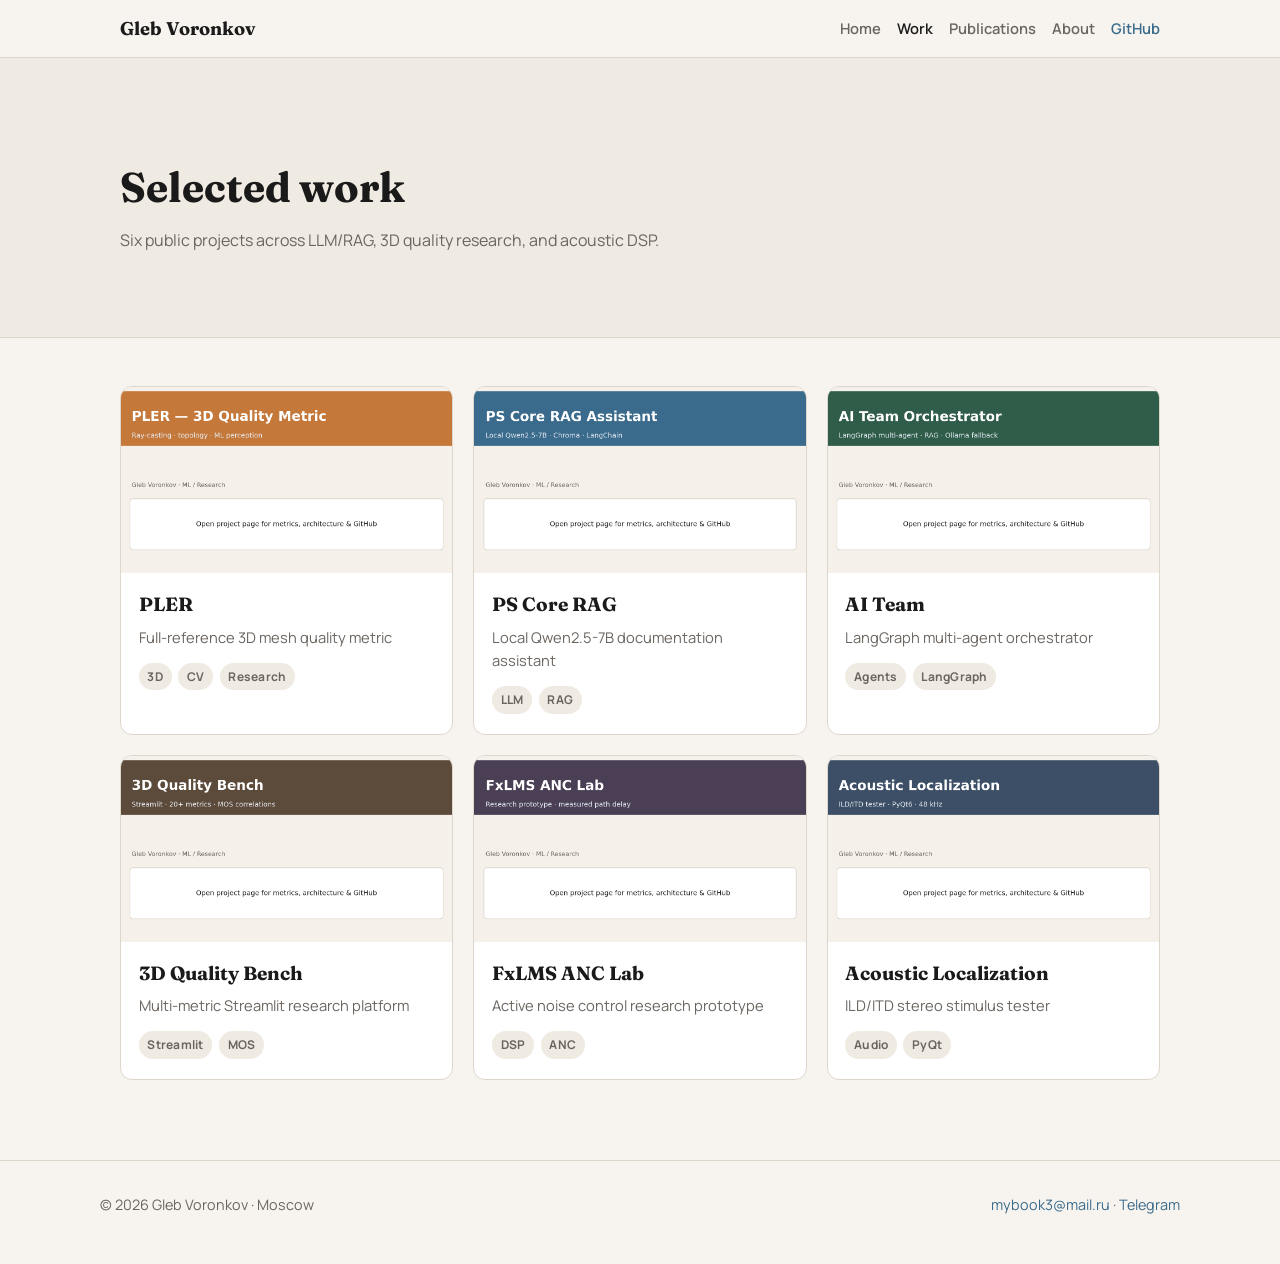
==== projects/index.html @ b441e250 "Rebuild portfolio as multipage site with project pages, assets, and shared nav. Co-authored-by: Curs" ====
<!DOCTYPE html>
<html lang="en">
<head>
  <meta charset="UTF-8" />
  <meta name="viewport" content="width=device-width, initial-scale=1" />
  <title>Projects — Gleb Voronkov</title>
  <meta name="description" content="Gleb Voronkov — ML Engineer. LLM/RAG, 3D computer vision, acoustic DSP." />
  <link rel="preconnect" href="https://fonts.googleapis.com" />
  <link rel="preconnect" href="https://fonts.gstatic.com" crossorigin />
  <link href="https://fonts.googleapis.com/css2?family=Fraunces:opsz,wght@9..144,600;9..144,700&family=Manrope:wght@400;500;600;700&display=swap" rel="stylesheet" />
  <link rel="stylesheet" href="../styles.css" />
</head>
<body>
<header class="site-header">
  <nav class="nav">
    <a class="nav-brand" href="../index.html">Gleb Voronkov</a>
    <div class="nav-links">
      <a href="../index.html" data-nav="home">Home</a>
      <a href="../projects/index.html" data-nav="work">Work</a>
      <a href="../publications.html" data-nav="pubs">Publications</a>
      <a href="../about.html" data-nav="about">About</a>
      <a class="ext" href="https://github.com/GlebVoronkov03" target="_blank" rel="noopener">GitHub</a>
    </div>
  </nav>
</header>

<section class="page-hero"><div class="wrap">
  <h1>Selected work</h1>
  <p class="tagline">Six public projects across LLM/RAG, 3D quality research, and acoustic DSP.</p>
</div></section>
<main class="wrap">
  <div class="grid">
    <a class="card" href="pler.html"><img src="../assets/screenshots/pler-hero.png" alt="PLER" /><div class="card-body"><h3>PLER</h3><p>Full-reference 3D mesh quality metric</p><div class="tags"><span class="tag">3D</span><span class="tag">CV</span><span class="tag">Research</span></div></div></a>
    <a class="card" href="rag.html"><img src="../assets/screenshots/rag-hero.png" alt="RAG" /><div class="card-body"><h3>PS Core RAG</h3><p>Local Qwen2.5-7B documentation assistant</p><div class="tags"><span class="tag">LLM</span><span class="tag">RAG</span></div></div></a>
    <a class="card" href="ai-team.html"><img src="../assets/screenshots/ai-team-hero.png" alt="AI Team" /><div class="card-body"><h3>AI Team</h3><p>LangGraph multi-agent orchestrator</p><div class="tags"><span class="tag">Agents</span><span class="tag">LangGraph</span></div></div></a>
    <a class="card" href="bench.html"><img src="../assets/screenshots/bench-hero.png" alt="Bench" /><div class="card-body"><h3>3D Quality Bench</h3><p>Multi-metric Streamlit research platform</p><div class="tags"><span class="tag">Streamlit</span><span class="tag">MOS</span></div></div></a>
    <a class="card" href="anc.html"><img src="../assets/screenshots/anc-hero.png" alt="ANC" /><div class="card-body"><h3>FxLMS ANC Lab</h3><p>Active noise control research prototype</p><div class="tags"><span class="tag">DSP</span><span class="tag">ANC</span></div></div></a>
    <a class="card" href="acoustic.html"><img src="../assets/screenshots/acoustic-hero.png" alt="Acoustic" /><div class="card-body"><h3>Acoustic Localization</h3><p>ILD/ITD stereo stimulus tester</p><div class="tags"><span class="tag">Audio</span><span class="tag">PyQt</span></div></div></a>
  </div>
</main>
<footer class="site-footer"><div class="wrap">
  <div>© 2026 Gleb Voronkov · Moscow</div>
  <div><a href="mailto:mybook3@mail.ru">mybook3@mail.ru</a> · <a href="https://t.me/Gleb_Voronkov">Telegram</a></div>
</div></footer>
<script src="../nav.js"></script>
</body></html>
---- styles.css ----
:root {
  --ink: #1a1a1a;
  --paper: #f7f4ef;
  --paper2: #efeae2;
  --steel: #3a6b8c;
  --steel-dark: #2c5470;
  --accent: #c4783a;
  --muted: #6b6560;
  --line: #ddd6cb;
  --white: #ffffff;
  --shadow: 0 12px 40px rgba(26, 26, 26, 0.08);
}
* { box-sizing: border-box; }
html { scroll-behavior: smooth; }
body {
  margin: 0;
  font-family: Manrope, system-ui, sans-serif;
  color: var(--ink);
  background: var(--paper);
  line-height: 1.6;
}
img { max-width: 100%; height: auto; display: block; }
a { color: var(--steel); text-decoration: none; }
a:hover { color: var(--steel-dark); }

.site-header {
  position: sticky; top: 0; z-index: 40;
  backdrop-filter: blur(10px);
  background: rgba(247, 244, 239, 0.92);
  border-bottom: 1px solid var(--line);
}
.nav {
  max-width: 1080px; margin: 0 auto;
  padding: 0.85rem 1.25rem;
  display: flex; align-items: center; justify-content: space-between; gap: 1rem;
}
.nav-brand {
  font-family: Fraunces, Georgia, serif;
  font-weight: 700; font-size: 1.15rem; color: var(--ink);
}
.nav-links { display: flex; flex-wrap: wrap; gap: 1rem; align-items: center; }
.nav-links a { color: var(--muted); font-weight: 600; font-size: 0.92rem; }
.nav-links a:hover, .nav-links a.active { color: var(--ink); }
.nav-links .ext { color: var(--steel); }

.hero {
  position: relative;
  min-height: 88vh;
  display: flex; align-items: flex-end;
  background:
    linear-gradient(180deg, rgba(26,26,26,0.15) 0%, rgba(26,26,26,0.72) 100%),
    url("assets/screenshots/pler-comparison.png") center/cover no-repeat;
  color: white;
}
.hero-inner {
  max-width: 1080px; width: 100%; margin: 0 auto;
  padding: 4rem 1.25rem 5rem;
  animation: fadeUp 0.8s ease both;
}
.hero .brand {
  font-family: Fraunces, Georgia, serif;
  font-size: clamp(2.8rem, 7vw, 4.4rem);
  font-weight: 700; margin: 0 0 0.6rem; letter-spacing: -0.02em;
  line-height: 1.05;
}
.hero h1 {
  font-family: Fraunces, Georgia, serif;
  font-weight: 600;
  font-size: clamp(1.2rem, 2.6vw, 1.65rem);
  margin: 0 0 0.75rem; max-width: 22ch; line-height: 1.25;
}
.hero .lead { color: rgba(255,255,255,0.85); max-width: 40ch; margin: 0 0 1.6rem; }
.cta { display: flex; flex-wrap: wrap; gap: 0.75rem; }
.btn {
  display: inline-block; padding: 0.75rem 1.2rem; border-radius: 6px;
  font-weight: 700; border: 1px solid transparent;
}
.btn-primary { background: var(--accent); color: white; }
.btn-primary:hover { background: #b06830; color: white; }
.btn-ghost { background: transparent; border-color: rgba(255,255,255,0.45); color: white; }
.btn-ghost:hover { background: rgba(255,255,255,0.1); color: white; }

.wrap { max-width: 1080px; margin: 0 auto; padding: 3rem 1.25rem; }
.section-title {
  font-family: Fraunces, Georgia, serif;
  font-size: 1.8rem; margin: 0 0 0.4rem;
}
.section-sub { color: var(--muted); margin: 0 0 1.75rem; max-width: 50ch; }

.metrics {
  display: grid; grid-template-columns: repeat(3, 1fr); gap: 1rem;
  margin: 2rem 0 0;
}
.metric {
  background: var(--white); border: 1px solid var(--line);
  padding: 1.1rem 1.2rem; border-radius: 10px;
}
.metric strong {
  display: block; font-family: Fraunces, Georgia, serif;
  font-size: 1.35rem; margin-bottom: 0.2rem;
}
.metric span { color: var(--muted); font-size: 0.9rem; }

.grid {
  display: grid; grid-template-columns: repeat(auto-fill, minmax(280px, 1fr));
  gap: 1.25rem;
}
.card {
  background: var(--white); border: 1px solid var(--line);
  border-radius: 12px; overflow: hidden;
  box-shadow: none; transition: transform 0.25s ease, box-shadow 0.25s ease;
}
.card:hover { transform: translateY(-4px); box-shadow: var(--shadow); }
.card img { width: 100%; aspect-ratio: 16/9; object-fit: cover; background: var(--paper2); }
.card-body { padding: 1rem 1.1rem 1.25rem; }
.card-body h3 {
  font-family: Fraunces, Georgia, serif; font-size: 1.2rem;
  margin: 0 0 0.35rem; color: var(--ink);
}
.card-body p { margin: 0; color: var(--muted); font-size: 0.92rem; }
.tags { display: flex; flex-wrap: wrap; gap: 0.4rem; margin-top: 0.85rem; }
.tag {
  font-size: 0.75rem; font-weight: 700; letter-spacing: 0.02em;
  padding: 0.25rem 0.55rem; border-radius: 999px;
  background: var(--paper2); color: var(--muted);
}

.page-hero {
  background: var(--paper2); border-bottom: 1px solid var(--line);
  padding: 3rem 0 2.2rem;
}
.page-hero h1 {
  font-family: Fraunces, Georgia, serif;
  font-size: clamp(1.8rem, 4vw, 2.6rem); margin: 0 0 0.5rem;
}
.page-hero .tagline { color: var(--muted); margin: 0; max-width: 55ch; }

.gallery {
  display: grid; gap: 1rem; margin: 1.5rem 0 2rem;
}
.gallery img {
  width: 100%; border-radius: 10px; border: 1px solid var(--line);
  background: var(--white);
}
.prose { max-width: 68ch; }
.prose h2 {
  font-family: Fraunces, Georgia, serif; font-size: 1.35rem;
  margin: 1.8rem 0 0.6rem;
}
.prose p, .prose li { color: #333; }
.link-row { display: flex; flex-wrap: wrap; gap: 0.6rem; margin: 1.25rem 0 0.5rem; }
.chip-link {
  display: inline-block; padding: 0.55rem 0.9rem; border-radius: 6px;
  background: var(--ink); color: white; font-weight: 700; font-size: 0.9rem;
}
.chip-link:hover { background: var(--steel-dark); color: white; }
.chip-link.secondary { background: var(--white); color: var(--ink); border: 1px solid var(--line); }
.chip-link.secondary:hover { border-color: var(--steel); color: var(--steel); }
.note {
  margin-top: 1.5rem; padding: 0.9rem 1rem; border-left: 3px solid var(--accent);
  background: var(--paper2); color: var(--muted); font-size: 0.92rem;
}

.timeline { list-style: none; padding: 0; margin: 0; }
.timeline li {
  padding: 1rem 0 1rem 1.1rem; border-left: 2px solid var(--line);
  position: relative; margin-left: 0.4rem;
}
.timeline li::before {
  content: ""; position: absolute; left: -5px; top: 1.35rem;
  width: 8px; height: 8px; border-radius: 50%; background: var(--accent);
}
.timeline strong { display: block; font-family: Fraunces, Georgia, serif; }
.timeline span { color: var(--muted); font-size: 0.9rem; }

.pub-list { list-style: none; padding: 0; margin: 0; }
.pub-list li {
  padding: 1.1rem 0; border-bottom: 1px solid var(--line);
}
.pub-list a { font-weight: 700; color: var(--ink); }
.pub-list a:hover { color: var(--steel); }

.site-footer {
  border-top: 1px solid var(--line); margin-top: 2rem;
  padding: 2rem 1.25rem 3rem; color: var(--muted); font-size: 0.9rem;
}
.site-footer .wrap { padding: 0; display: flex; justify-content: space-between; gap: 1rem; flex-wrap: wrap; }

@keyframes fadeUp {
  from { opacity: 0; transform: translateY(16px); }
  to { opacity: 1; transform: translateY(0); }
}
.reveal { animation: fadeUp 0.7s ease both; }
@media (max-width: 720px) {
  .metrics { grid-template-columns: 1fr; }
  .hero { min-height: 78vh; align-items: flex-end; }
}
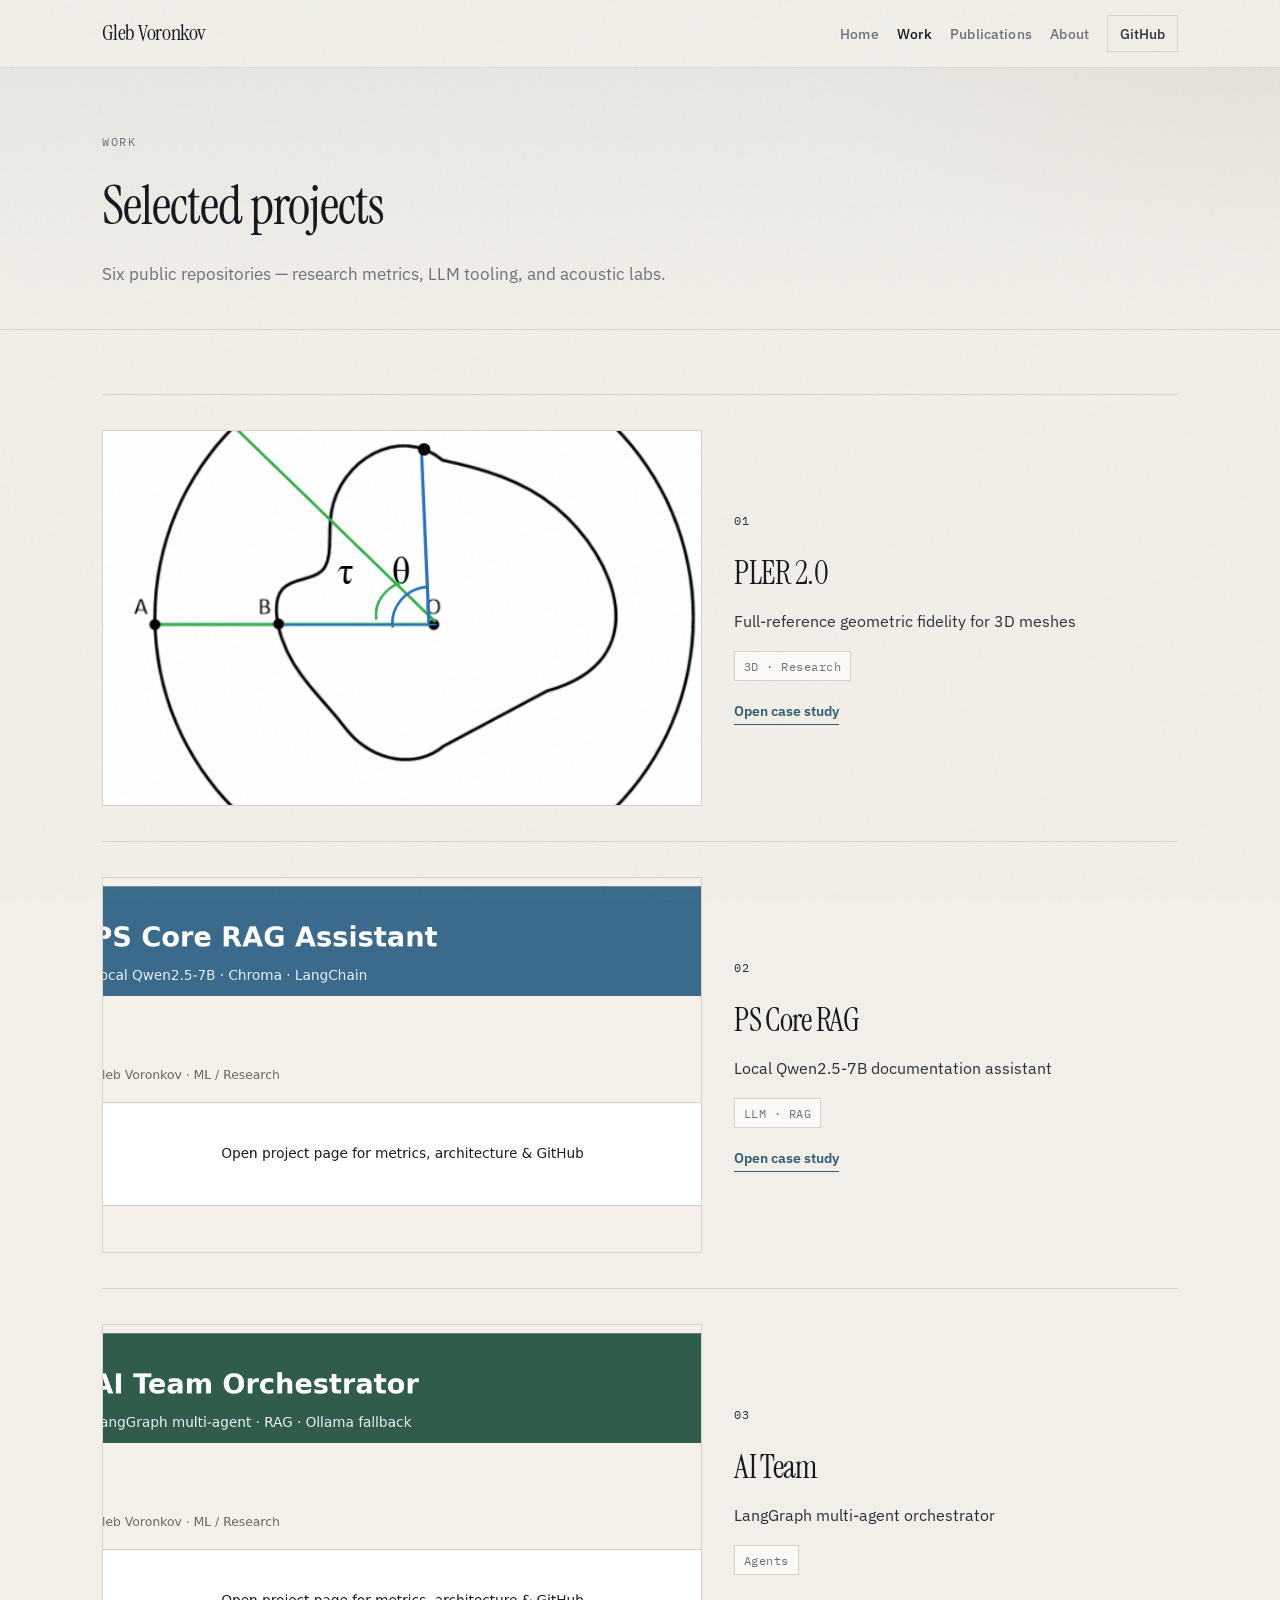
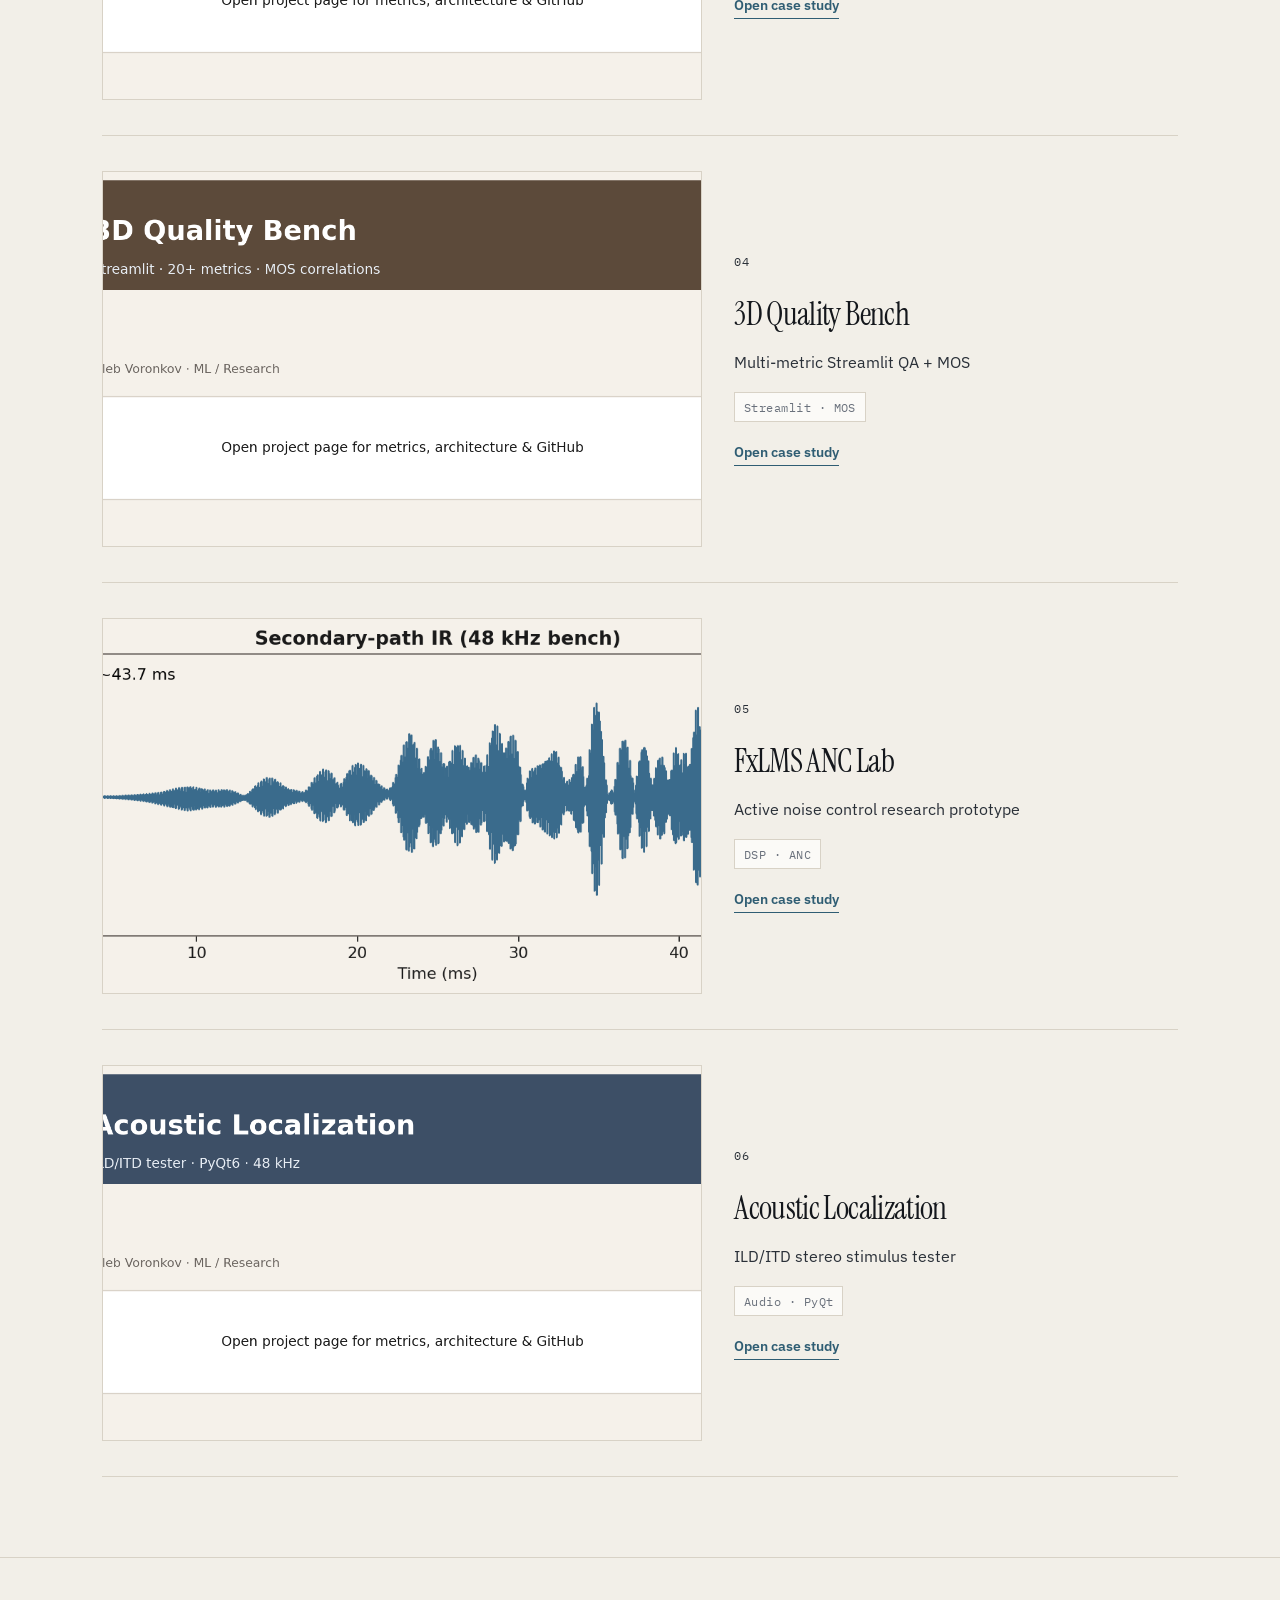
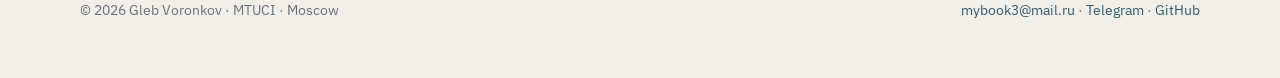
==== commit e4a06a6e: "Redesign portfolio: research layout, paper PDFs, richer project/pub copy. Co-authored-by: Cursor <cu" ====
--- a/projects/index.html
+++ b/projects/index.html
@@ -3,11 +3,14 @@
 <head>
   <meta charset="UTF-8" />
   <meta name="viewport" content="width=device-width, initial-scale=1" />
-  <title>Projects — Gleb Voronkov</title>
-  <meta name="description" content="Gleb Voronkov — ML Engineer. LLM/RAG, 3D computer vision, acoustic DSP." />
+  <title>Work — Gleb Voronkov</title>
+  <meta name="description" content="Selected ML, 3D vision, and acoustic DSP projects." />
+  <meta property="og:title" content="Work — Gleb Voronkov" />
+  <meta property="og:description" content="Selected ML, 3D vision, and acoustic DSP projects." />
+  <meta property="og:image" content="https://glebvoronkov03.github.io/gleb-web-portfolio/assets/screenshots/hero-plane.jpg" />
   <link rel="preconnect" href="https://fonts.googleapis.com" />
   <link rel="preconnect" href="https://fonts.gstatic.com" crossorigin />
-  <link href="https://fonts.googleapis.com/css2?family=Fraunces:opsz,wght@9..144,600;9..144,700&family=Manrope:wght@400;500;600;700&display=swap" rel="stylesheet" />
+  <link href="https://fonts.googleapis.com/css2?family=IBM+Plex+Mono:wght@400;500&family=IBM+Plex+Sans:wght@400;500;600;700&family=Instrument+Serif:ital@0;1&display=swap" rel="stylesheet" />
   <link rel="stylesheet" href="../styles.css" />
 </head>
 <body>
@@ -25,22 +28,76 @@
 </header>
 
 <section class="page-hero"><div class="wrap">
-  <h1>Selected work</h1>
-  <p class="tagline">Six public projects across LLM/RAG, 3D quality research, and acoustic DSP.</p>
+  <p class="section-kicker">Work</p>
+  <h1>Selected projects</h1>
+  <p class="tagline">Six public repositories — research metrics, LLM tooling, and acoustic labs.</p>
 </div></section>
 <main class="wrap">
-  <div class="grid">
-    <a class="card" href="pler.html"><img src="../assets/screenshots/pler-hero.png" alt="PLER" /><div class="card-body"><h3>PLER</h3><p>Full-reference 3D mesh quality metric</p><div class="tags"><span class="tag">3D</span><span class="tag">CV</span><span class="tag">Research</span></div></div></a>
-    <a class="card" href="rag.html"><img src="../assets/screenshots/rag-hero.png" alt="RAG" /><div class="card-body"><h3>PS Core RAG</h3><p>Local Qwen2.5-7B documentation assistant</p><div class="tags"><span class="tag">LLM</span><span class="tag">RAG</span></div></div></a>
-    <a class="card" href="ai-team.html"><img src="../assets/screenshots/ai-team-hero.png" alt="AI Team" /><div class="card-body"><h3>AI Team</h3><p>LangGraph multi-agent orchestrator</p><div class="tags"><span class="tag">Agents</span><span class="tag">LangGraph</span></div></div></a>
-    <a class="card" href="bench.html"><img src="../assets/screenshots/bench-hero.png" alt="Bench" /><div class="card-body"><h3>3D Quality Bench</h3><p>Multi-metric Streamlit research platform</p><div class="tags"><span class="tag">Streamlit</span><span class="tag">MOS</span></div></div></a>
-    <a class="card" href="anc.html"><img src="../assets/screenshots/anc-hero.png" alt="ANC" /><div class="card-body"><h3>FxLMS ANC Lab</h3><p>Active noise control research prototype</p><div class="tags"><span class="tag">DSP</span><span class="tag">ANC</span></div></div></a>
-    <a class="card" href="acoustic.html"><img src="../assets/screenshots/acoustic-hero.png" alt="Acoustic" /><div class="card-body"><h3>Acoustic Localization</h3><p>ILD/ITD stereo stimulus tester</p><div class="tags"><span class="tag">Audio</span><span class="tag">PyQt</span></div></div></a>
-  </div>
+
+  <article class="case">
+    <div class="case-media"><a href="pler.html"><img src="../assets/screenshots/pler-method.png" alt="PLER 2.0" /></a></div>
+    <div>
+      <p class="case-num">01</p>
+      <h3><a href="pler.html">PLER 2.0</a></h3>
+      <p>Full-reference geometric fidelity for 3D meshes</p>
+      <div class="case-meta"><span class="pill">3D · Research</span></div>
+      <div class="case-links"><a class="text-link" href="pler.html">Open case study</a></div>
+    </div>
+  </article>
+  <article class="case">
+    <div class="case-media"><a href="rag.html"><img src="../assets/screenshots/rag-hero.png" alt="PS Core RAG" /></a></div>
+    <div>
+      <p class="case-num">02</p>
+      <h3><a href="rag.html">PS Core RAG</a></h3>
+      <p>Local Qwen2.5-7B documentation assistant</p>
+      <div class="case-meta"><span class="pill">LLM · RAG</span></div>
+      <div class="case-links"><a class="text-link" href="rag.html">Open case study</a></div>
+    </div>
+  </article>
+  <article class="case">
+    <div class="case-media"><a href="ai-team.html"><img src="../assets/screenshots/ai-team-hero.png" alt="AI Team" /></a></div>
+    <div>
+      <p class="case-num">03</p>
+      <h3><a href="ai-team.html">AI Team</a></h3>
+      <p>LangGraph multi-agent orchestrator</p>
+      <div class="case-meta"><span class="pill">Agents</span></div>
+      <div class="case-links"><a class="text-link" href="ai-team.html">Open case study</a></div>
+    </div>
+  </article>
+  <article class="case">
+    <div class="case-media"><a href="bench.html"><img src="../assets/screenshots/bench-hero.png" alt="3D Quality Bench" /></a></div>
+    <div>
+      <p class="case-num">04</p>
+      <h3><a href="bench.html">3D Quality Bench</a></h3>
+      <p>Multi-metric Streamlit QA + MOS</p>
+      <div class="case-meta"><span class="pill">Streamlit · MOS</span></div>
+      <div class="case-links"><a class="text-link" href="bench.html">Open case study</a></div>
+    </div>
+  </article>
+  <article class="case">
+    <div class="case-media"><a href="anc.html"><img src="../assets/screenshots/anc-ir.png" alt="FxLMS ANC Lab" /></a></div>
+    <div>
+      <p class="case-num">05</p>
+      <h3><a href="anc.html">FxLMS ANC Lab</a></h3>
+      <p>Active noise control research prototype</p>
+      <div class="case-meta"><span class="pill">DSP · ANC</span></div>
+      <div class="case-links"><a class="text-link" href="anc.html">Open case study</a></div>
+    </div>
+  </article>
+  <article class="case">
+    <div class="case-media"><a href="acoustic.html"><img src="../assets/screenshots/acoustic-hero.png" alt="Acoustic Localization" /></a></div>
+    <div>
+      <p class="case-num">06</p>
+      <h3><a href="acoustic.html">Acoustic Localization</a></h3>
+      <p>ILD/ITD stereo stimulus tester</p>
+      <div class="case-meta"><span class="pill">Audio · PyQt</span></div>
+      <div class="case-links"><a class="text-link" href="acoustic.html">Open case study</a></div>
+    </div>
+  </article>
 </main>
 <footer class="site-footer"><div class="wrap">
-  <div>© 2026 Gleb Voronkov · Moscow</div>
-  <div><a href="mailto:mybook3@mail.ru">mybook3@mail.ru</a> · <a href="https://t.me/Gleb_Voronkov">Telegram</a></div>
+  <div>© 2026 Gleb Voronkov · MTUCI · Moscow</div>
+  <div><a href="mailto:mybook3@mail.ru">mybook3@mail.ru</a> · <a href="https://t.me/Gleb_Voronkov">Telegram</a> · <a href="https://github.com/GlebVoronkov03">GitHub</a></div>
 </div></footer>
 <script src="../nav.js"></script>
 </body></html>
--- a/styles.css
+++ b/styles.css
@@ -1,197 +1,309 @@
 :root {
-  --ink: #1a1a1a;
-  --paper: #f7f4ef;
-  --paper2: #efeae2;
-  --steel: #3a6b8c;
-  --steel-dark: #2c5470;
-  --accent: #c4783a;
-  --muted: #6b6560;
-  --line: #ddd6cb;
+  --ink: #14171c;
+  --ink-soft: #2a3038;
+  --muted: #6a717c;
+  --bone: #f2efe8;
+  --bone-deep: #e7e1d6;
+  --panel: #fbfaf7;
+  --line: #d8d2c6;
+  --steel: #2f5d73;
+  --steel-bright: #3d7a96;
+  --ember: #b85a2f;
   --white: #ffffff;
-  --shadow: 0 12px 40px rgba(26, 26, 26, 0.08);
-}
-* { box-sizing: border-box; }
+  --shadow: 0 18px 50px rgba(20, 23, 28, 0.08);
+  --radius: 2px;
+  --max: 1120px;
+  --font-display: "Instrument Serif", Georgia, serif;
+  --font-body: "IBM Plex Sans", "Segoe UI", sans-serif;
+  --font-mono: "IBM Plex Mono", ui-monospace, monospace;
+}
+*, *::before, *::after { box-sizing: border-box; }
 html { scroll-behavior: smooth; }
 body {
   margin: 0;
-  font-family: Manrope, system-ui, sans-serif;
   color: var(--ink);
-  background: var(--paper);
-  line-height: 1.6;
+  background:
+    radial-gradient(1200px 600px at 10% -10%, rgba(47,93,115,0.08), transparent 60%),
+    radial-gradient(900px 500px at 100% 0%, rgba(184,90,47,0.06), transparent 55%),
+    var(--bone);
+  font-family: var(--font-body);
+  font-size: 1.02rem;
+  line-height: 1.65;
+  -webkit-font-smoothing: antialiased;
+}
+body::before {
+  content: "";
+  position: fixed; inset: 0; pointer-events: none; z-index: 1000; opacity: 0.035;
+  background-image: url("data:image/svg+xml,%3Csvg viewBox='0 0 200 200' xmlns='http://www.w3.org/2000/svg'%3E%3Cfilter id='n'%3E%3CfeTurbulence type='fractalNoise' baseFrequency='0.85' numOctaves='4' stitchTiles='stitch'/%3E%3C/filter%3E%3Crect width='100%25' height='100%25' filter='url(%23n)'/%3E%3C/svg%3E");
 }
 img { max-width: 100%; height: auto; display: block; }
 a { color: var(--steel); text-decoration: none; }
-a:hover { color: var(--steel-dark); }
+a:hover { color: var(--steel-bright); }
 
 .site-header {
-  position: sticky; top: 0; z-index: 40;
-  backdrop-filter: blur(10px);
-  background: rgba(247, 244, 239, 0.92);
-  border-bottom: 1px solid var(--line);
+  position: sticky; top: 0; z-index: 50;
+  backdrop-filter: blur(14px);
+  background: rgba(242, 239, 232, 0.86);
+  border-bottom: 1px solid rgba(216, 210, 198, 0.7);
 }
 .nav {
-  max-width: 1080px; margin: 0 auto;
-  padding: 0.85rem 1.25rem;
+  max-width: var(--max); margin: 0 auto;
+  padding: 0.95rem 1.4rem;
   display: flex; align-items: center; justify-content: space-between; gap: 1rem;
 }
 .nav-brand {
-  font-family: Fraunces, Georgia, serif;
-  font-weight: 700; font-size: 1.15rem; color: var(--ink);
-}
-.nav-links { display: flex; flex-wrap: wrap; gap: 1rem; align-items: center; }
-.nav-links a { color: var(--muted); font-weight: 600; font-size: 0.92rem; }
+  font-family: var(--font-display);
+  font-size: 1.35rem; font-weight: 400; color: var(--ink);
+  letter-spacing: -0.02em;
+}
+.nav-links { display: flex; flex-wrap: wrap; gap: 1.15rem; align-items: center; }
+.nav-links a {
+  color: var(--muted); font-weight: 500; font-size: 0.9rem;
+  letter-spacing: 0.01em;
+}
 .nav-links a:hover, .nav-links a.active { color: var(--ink); }
-.nav-links .ext { color: var(--steel); }
+.nav-links .ext {
+  padding: 0.35rem 0.7rem;
+  border: 1px solid var(--line);
+  color: var(--ink-soft);
+}
+.nav-links .ext:hover { border-color: var(--steel); color: var(--steel); }
 
 .hero {
   position: relative;
-  min-height: 88vh;
+  min-height: 92vh;
   display: flex; align-items: flex-end;
+  overflow: hidden;
+  color: #f7f4ef;
+}
+.hero-media {
+  position: absolute; inset: 0;
   background:
-    linear-gradient(180deg, rgba(26,26,26,0.15) 0%, rgba(26,26,26,0.72) 100%),
-    url("assets/screenshots/pler-comparison.png") center/cover no-repeat;
-  color: white;
+    linear-gradient(105deg, rgba(12,14,18,0.88) 18%, rgba(12,14,18,0.55) 55%, rgba(12,14,18,0.35) 100%),
+    url("assets/screenshots/hero-plane.jpg") center/cover no-repeat;
+  transform: scale(1.02);
+  animation: heroIn 1.4s ease both;
 }
 .hero-inner {
-  max-width: 1080px; width: 100%; margin: 0 auto;
-  padding: 4rem 1.25rem 5rem;
-  animation: fadeUp 0.8s ease both;
+  position: relative; z-index: 1;
+  max-width: var(--max); width: 100%; margin: 0 auto;
+  padding: 5rem 1.4rem 4.5rem;
+  animation: fadeUp 0.9s ease 0.15s both;
+}
+.hero .eyebrow {
+  font-family: var(--font-mono);
+  font-size: 0.78rem; letter-spacing: 0.14em; text-transform: uppercase;
+  color: rgba(247,244,239,0.65); margin: 0 0 1.1rem;
 }
 .hero .brand {
-  font-family: Fraunces, Georgia, serif;
-  font-size: clamp(2.8rem, 7vw, 4.4rem);
-  font-weight: 700; margin: 0 0 0.6rem; letter-spacing: -0.02em;
-  line-height: 1.05;
+  font-family: var(--font-display);
+  font-size: clamp(3.4rem, 9vw, 6.2rem);
+  line-height: 0.92; letter-spacing: -0.03em;
+  margin: 0 0 1rem; font-weight: 400;
+  max-width: 10ch;
 }
 .hero h1 {
-  font-family: Fraunces, Georgia, serif;
-  font-weight: 600;
-  font-size: clamp(1.2rem, 2.6vw, 1.65rem);
-  margin: 0 0 0.75rem; max-width: 22ch; line-height: 1.25;
-}
-.hero .lead { color: rgba(255,255,255,0.85); max-width: 40ch; margin: 0 0 1.6rem; }
+  font-family: var(--font-body);
+  font-weight: 400;
+  font-size: clamp(1.15rem, 2.2vw, 1.4rem);
+  margin: 0 0 0.85rem; max-width: 28ch; line-height: 1.35;
+  color: rgba(247,244,239,0.92);
+}
+.hero .lead {
+  color: rgba(247,244,239,0.68);
+  max-width: 42ch; margin: 0 0 1.8rem; font-size: 1.02rem;
+}
 .cta { display: flex; flex-wrap: wrap; gap: 0.75rem; }
 .btn {
-  display: inline-block; padding: 0.75rem 1.2rem; border-radius: 6px;
-  font-weight: 700; border: 1px solid transparent;
-}
-.btn-primary { background: var(--accent); color: white; }
-.btn-primary:hover { background: #b06830; color: white; }
-.btn-ghost { background: transparent; border-color: rgba(255,255,255,0.45); color: white; }
-.btn-ghost:hover { background: rgba(255,255,255,0.1); color: white; }
-
-.wrap { max-width: 1080px; margin: 0 auto; padding: 3rem 1.25rem; }
+  display: inline-flex; align-items: center; gap: 0.4rem;
+  padding: 0.8rem 1.25rem;
+  font-weight: 600; font-size: 0.92rem;
+  border: 1px solid transparent;
+  transition: transform 0.2s ease, background 0.2s ease, border-color 0.2s ease;
+}
+.btn:hover { transform: translateY(-1px); }
+.btn-primary { background: var(--ember); color: #fff; }
+.btn-primary:hover { background: #a34d28; color: #fff; }
+.btn-ghost { background: transparent; border-color: rgba(255,255,255,0.35); color: #fff; }
+.btn-ghost:hover { background: rgba(255,255,255,0.08); color: #fff; }
+
+.wrap { max-width: var(--max); margin: 0 auto; padding: 4rem 1.4rem; }
+.section-head { margin-bottom: 2rem; }
+.section-kicker {
+  font-family: var(--font-mono); font-size: 0.75rem;
+  letter-spacing: 0.12em; text-transform: uppercase; color: var(--muted); margin: 0 0 0.55rem;
+}
 .section-title {
-  font-family: Fraunces, Georgia, serif;
-  font-size: 1.8rem; margin: 0 0 0.4rem;
-}
-.section-sub { color: var(--muted); margin: 0 0 1.75rem; max-width: 50ch; }
-
-.metrics {
-  display: grid; grid-template-columns: repeat(3, 1fr); gap: 1rem;
-  margin: 2rem 0 0;
-}
-.metric {
-  background: var(--white); border: 1px solid var(--line);
-  padding: 1.1rem 1.2rem; border-radius: 10px;
-}
-.metric strong {
-  display: block; font-family: Fraunces, Georgia, serif;
-  font-size: 1.35rem; margin-bottom: 0.2rem;
-}
-.metric span { color: var(--muted); font-size: 0.9rem; }
-
-.grid {
-  display: grid; grid-template-columns: repeat(auto-fill, minmax(280px, 1fr));
-  gap: 1.25rem;
-}
-.card {
-  background: var(--white); border: 1px solid var(--line);
-  border-radius: 12px; overflow: hidden;
-  box-shadow: none; transition: transform 0.25s ease, box-shadow 0.25s ease;
-}
-.card:hover { transform: translateY(-4px); box-shadow: var(--shadow); }
-.card img { width: 100%; aspect-ratio: 16/9; object-fit: cover; background: var(--paper2); }
-.card-body { padding: 1rem 1.1rem 1.25rem; }
-.card-body h3 {
-  font-family: Fraunces, Georgia, serif; font-size: 1.2rem;
-  margin: 0 0 0.35rem; color: var(--ink);
-}
-.card-body p { margin: 0; color: var(--muted); font-size: 0.92rem; }
-.tags { display: flex; flex-wrap: wrap; gap: 0.4rem; margin-top: 0.85rem; }
-.tag {
-  font-size: 0.75rem; font-weight: 700; letter-spacing: 0.02em;
-  padding: 0.25rem 0.55rem; border-radius: 999px;
-  background: var(--paper2); color: var(--muted);
+  font-family: var(--font-display);
+  font-size: clamp(2rem, 4vw, 2.75rem);
+  margin: 0 0 0.5rem; letter-spacing: -0.02em; font-weight: 400;
+}
+.section-sub { color: var(--muted); margin: 0; max-width: 52ch; }
+
+.proof {
+  display: grid; grid-template-columns: repeat(3, 1fr); gap: 0;
+  border-top: 1px solid var(--line); border-bottom: 1px solid var(--line);
+  margin: 0;
+}
+.proof-item {
+  padding: 1.6rem 1.4rem;
+  border-right: 1px solid var(--line);
+}
+.proof-item:last-child { border-right: none; }
+.proof-item strong {
+  display: block; font-family: var(--font-display);
+  font-size: 1.7rem; font-weight: 400; margin-bottom: 0.25rem;
+}
+.proof-item span { color: var(--muted); font-size: 0.9rem; }
+
+.case {
+  display: grid; grid-template-columns: 1.15fr 0.85fr; gap: 2rem;
+  align-items: center;
+  padding: 2.2rem 0;
+  border-bottom: 1px solid var(--line);
+}
+.case:first-of-type { border-top: 1px solid var(--line); }
+.case-media {
+  overflow: hidden; background: var(--bone-deep);
+  border: 1px solid var(--line);
+}
+.case-media img {
+  width: 100%; aspect-ratio: 16/10; object-fit: cover;
+  transition: transform 0.6s ease;
+}
+.case:hover .case-media img { transform: scale(1.03); }
+.case-num {
+  font-family: var(--font-mono); font-size: 0.75rem;
+  letter-spacing: 0.1em; color: var(--muted); margin: 0 0 0.6rem;
+}
+.case h3 {
+  font-family: var(--font-display);
+  font-size: clamp(1.5rem, 3vw, 2rem);
+  margin: 0 0 0.55rem; font-weight: 400; letter-spacing: -0.02em;
+}
+.case h3 a { color: var(--ink); }
+.case h3 a:hover { color: var(--steel); }
+.case p { margin: 0 0 1rem; color: var(--ink-soft); }
+.case-meta {
+  display: flex; flex-wrap: wrap; gap: 0.45rem; margin-bottom: 1.1rem;
+}
+.pill {
+  font-family: var(--font-mono); font-size: 0.72rem;
+  letter-spacing: 0.04em; color: var(--muted);
+  border: 1px solid var(--line); padding: 0.28rem 0.55rem;
+  background: var(--panel);
+}
+.case-links { display: flex; flex-wrap: wrap; gap: 0.7rem; }
+.text-link {
+  font-weight: 600; font-size: 0.9rem;
+  border-bottom: 1px solid currentColor; padding-bottom: 1px;
 }
 
 .page-hero {
-  background: var(--paper2); border-bottom: 1px solid var(--line);
-  padding: 3rem 0 2.2rem;
-}
+  padding: 4rem 0 2.5rem;
+  border-bottom: 1px solid var(--line);
+  background: linear-gradient(180deg, rgba(47,93,115,0.05), transparent);
+}
+.page-hero .wrap { padding-top: 0; padding-bottom: 0; }
 .page-hero h1 {
-  font-family: Fraunces, Georgia, serif;
-  font-size: clamp(1.8rem, 4vw, 2.6rem); margin: 0 0 0.5rem;
-}
-.page-hero .tagline { color: var(--muted); margin: 0; max-width: 55ch; }
+  font-family: var(--font-display);
+  font-size: clamp(2.2rem, 5vw, 3.4rem);
+  margin: 0 0 0.6rem; font-weight: 400; letter-spacing: -0.02em;
+}
+.page-hero .tagline { color: var(--muted); margin: 0; max-width: 58ch; font-size: 1.08rem; }
 
 .gallery {
-  display: grid; gap: 1rem; margin: 1.5rem 0 2rem;
-}
+  display: grid; gap: 1rem; margin: 1.75rem 0 2.25rem;
+}
+.gallery.two { grid-template-columns: 1.2fr 0.8fr; }
 .gallery img {
-  width: 100%; border-radius: 10px; border: 1px solid var(--line);
-  background: var(--white);
-}
-.prose { max-width: 68ch; }
+  width: 100%; border: 1px solid var(--line); background: var(--panel);
+}
+.prose { max-width: 70ch; }
 .prose h2 {
-  font-family: Fraunces, Georgia, serif; font-size: 1.35rem;
-  margin: 1.8rem 0 0.6rem;
-}
-.prose p, .prose li { color: #333; }
-.link-row { display: flex; flex-wrap: wrap; gap: 0.6rem; margin: 1.25rem 0 0.5rem; }
+  font-family: var(--font-display); font-size: 1.55rem;
+  margin: 2rem 0 0.65rem; font-weight: 400;
+}
+.prose p, .prose li { color: var(--ink-soft); }
+.prose blockquote {
+  margin: 1.2rem 0; padding: 1rem 1.2rem;
+  border-left: 3px solid var(--steel);
+  background: var(--panel); color: var(--ink-soft); font-style: italic;
+}
+.link-row { display: flex; flex-wrap: wrap; gap: 0.6rem; margin: 1.4rem 0 0.4rem; }
 .chip-link {
-  display: inline-block; padding: 0.55rem 0.9rem; border-radius: 6px;
-  background: var(--ink); color: white; font-weight: 700; font-size: 0.9rem;
-}
-.chip-link:hover { background: var(--steel-dark); color: white; }
-.chip-link.secondary { background: var(--white); color: var(--ink); border: 1px solid var(--line); }
+  display: inline-block; padding: 0.6rem 0.95rem;
+  background: var(--ink); color: #fff; font-weight: 600; font-size: 0.88rem;
+}
+.chip-link:hover { background: var(--steel); color: #fff; }
+.chip-link.secondary {
+  background: transparent; color: var(--ink); border: 1px solid var(--line);
+}
 .chip-link.secondary:hover { border-color: var(--steel); color: var(--steel); }
 .note {
-  margin-top: 1.5rem; padding: 0.9rem 1rem; border-left: 3px solid var(--accent);
-  background: var(--paper2); color: var(--muted); font-size: 0.92rem;
+  margin-top: 1.6rem; padding: 0.95rem 1.1rem;
+  border-left: 3px solid var(--ember); background: var(--panel);
+  color: var(--muted); font-size: 0.92rem;
+}
+
+.pub {
+  display: grid; grid-template-columns: 7rem 1fr; gap: 1.25rem;
+  padding: 1.6rem 0; border-bottom: 1px solid var(--line);
+}
+.pub-year {
+  font-family: var(--font-mono); font-size: 0.85rem; color: var(--muted); padding-top: 0.25rem;
+}
+.pub-title {
+  font-family: var(--font-display); font-size: 1.25rem;
+  margin: 0 0 0.4rem; font-weight: 400; line-height: 1.3; color: var(--ink);
+}
+.pub-meta { color: var(--muted); font-size: 0.9rem; margin: 0 0 0.65rem; }
+.pub-abs { color: var(--ink-soft); margin: 0 0 0.85rem; max-width: 70ch; font-size: 0.95rem; }
+.pub-actions { display: flex; flex-wrap: wrap; gap: 0.75rem; align-items: center; }
+.venue {
+  font-family: var(--font-mono); font-size: 0.7rem; letter-spacing: 0.06em;
+  text-transform: uppercase; border: 1px solid var(--line);
+  padding: 0.2rem 0.45rem; color: var(--steel);
 }
 
 .timeline { list-style: none; padding: 0; margin: 0; }
 .timeline li {
-  padding: 1rem 0 1rem 1.1rem; border-left: 2px solid var(--line);
-  position: relative; margin-left: 0.4rem;
+  padding: 1.15rem 0 1.15rem 1.25rem; border-left: 1px solid var(--line);
+  position: relative; margin-left: 0.35rem;
 }
 .timeline li::before {
-  content: ""; position: absolute; left: -5px; top: 1.35rem;
-  width: 8px; height: 8px; border-radius: 50%; background: var(--accent);
-}
-.timeline strong { display: block; font-family: Fraunces, Georgia, serif; }
-.timeline span { color: var(--muted); font-size: 0.9rem; }
-
-.pub-list { list-style: none; padding: 0; margin: 0; }
-.pub-list li {
-  padding: 1.1rem 0; border-bottom: 1px solid var(--line);
-}
-.pub-list a { font-weight: 700; color: var(--ink); }
-.pub-list a:hover { color: var(--steel); }
+  content: ""; position: absolute; left: -4px; top: 1.45rem;
+  width: 7px; height: 7px; background: var(--ember);
+}
+.timeline strong {
+  display: block; font-family: var(--font-display);
+  font-size: 1.2rem; font-weight: 400;
+}
+.timeline span { color: var(--muted); font-size: 0.92rem; }
 
 .site-footer {
-  border-top: 1px solid var(--line); margin-top: 2rem;
-  padding: 2rem 1.25rem 3rem; color: var(--muted); font-size: 0.9rem;
-}
-.site-footer .wrap { padding: 0; display: flex; justify-content: space-between; gap: 1rem; flex-wrap: wrap; }
+  border-top: 1px solid var(--line); margin-top: 1rem;
+  padding: 2.5rem 1.4rem 3.5rem; color: var(--muted); font-size: 0.9rem;
+}
+.site-footer .wrap {
+  padding: 0; display: flex; justify-content: space-between; gap: 1rem; flex-wrap: wrap;
+}
 
 @keyframes fadeUp {
-  from { opacity: 0; transform: translateY(16px); }
+  from { opacity: 0; transform: translateY(18px); }
   to { opacity: 1; transform: translateY(0); }
 }
-.reveal { animation: fadeUp 0.7s ease both; }
-@media (max-width: 720px) {
-  .metrics { grid-template-columns: 1fr; }
-  .hero { min-height: 78vh; align-items: flex-end; }
+@keyframes heroIn {
+  from { transform: scale(1.08); opacity: 0.6; }
+  to { transform: scale(1.02); opacity: 1; }
+}
+.reveal { animation: fadeUp 0.75s ease both; }
+
+@media (max-width: 860px) {
+  .proof { grid-template-columns: 1fr; }
+  .proof-item { border-right: none; border-bottom: 1px solid var(--line); }
+  .case { grid-template-columns: 1fr; gap: 1.1rem; }
+  .gallery.two { grid-template-columns: 1fr; }
+  .pub { grid-template-columns: 1fr; gap: 0.35rem; }
+  .hero { min-height: 84vh; }
 }
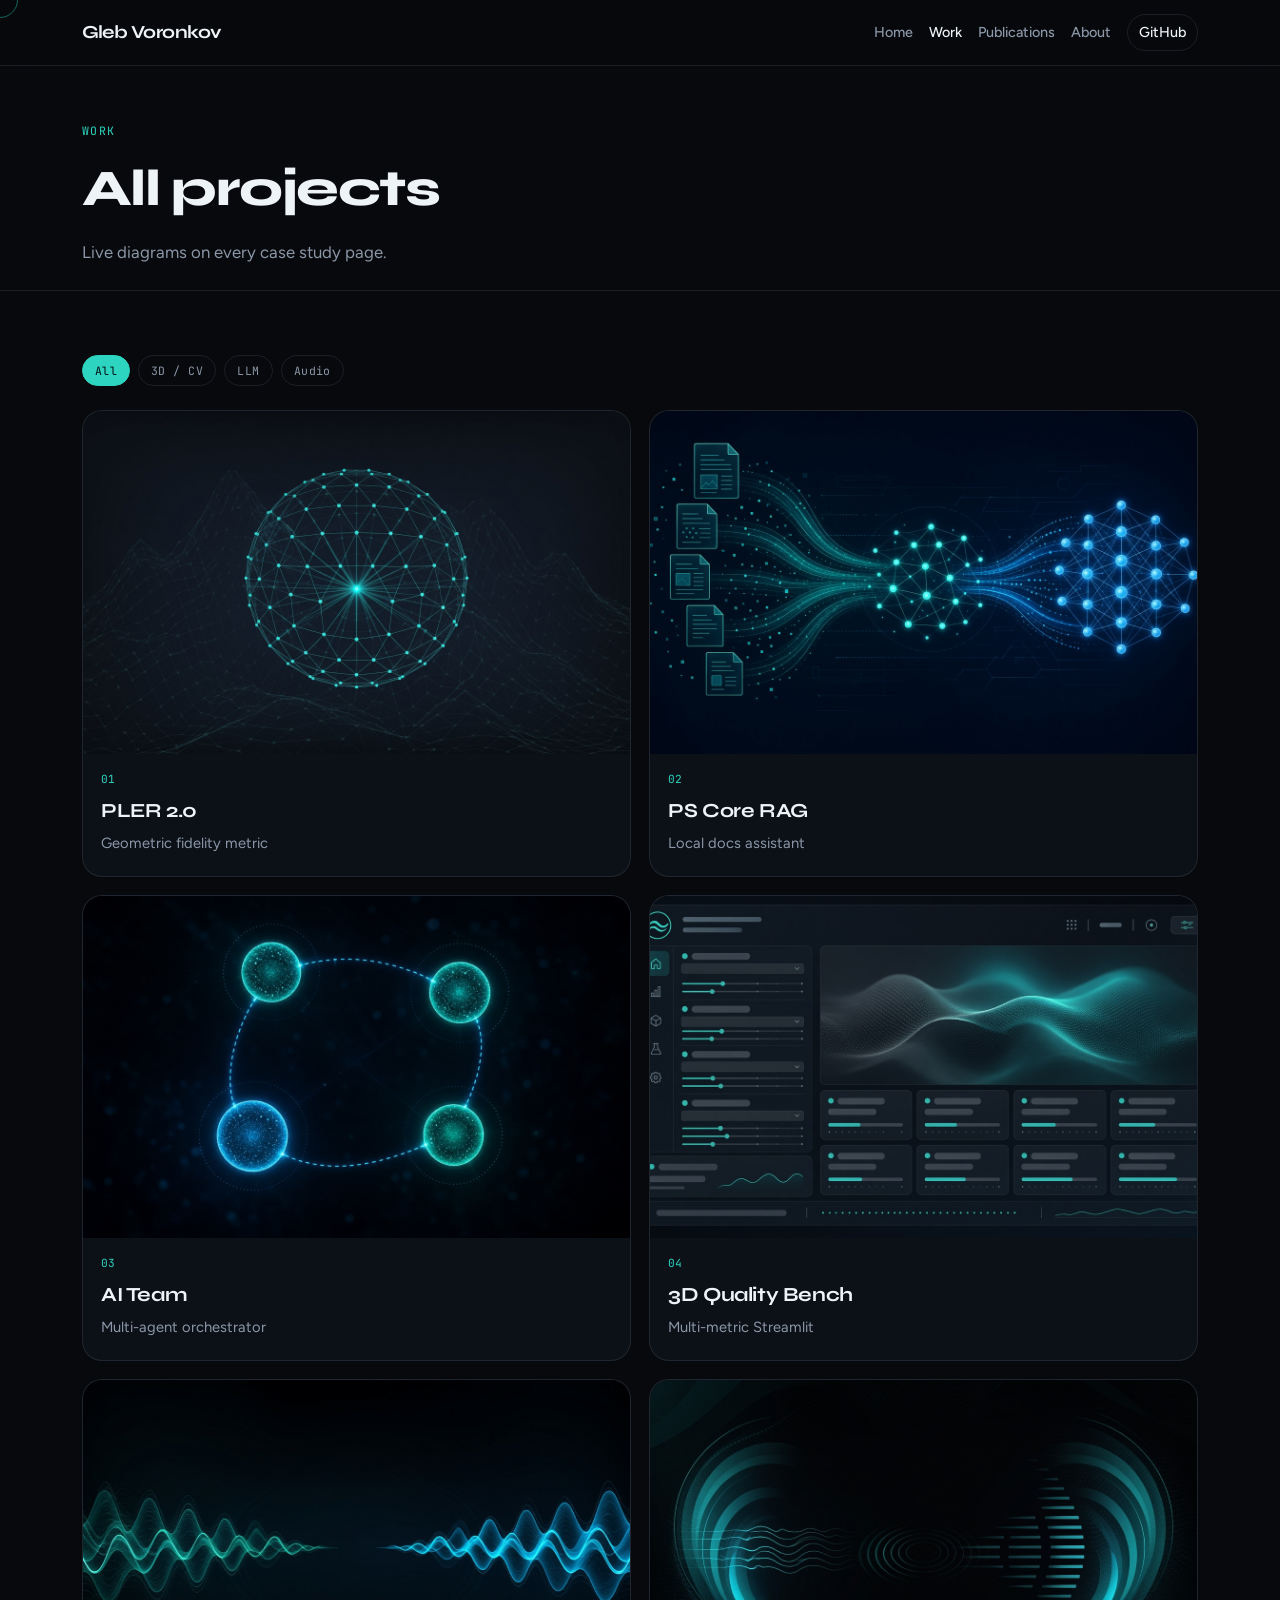
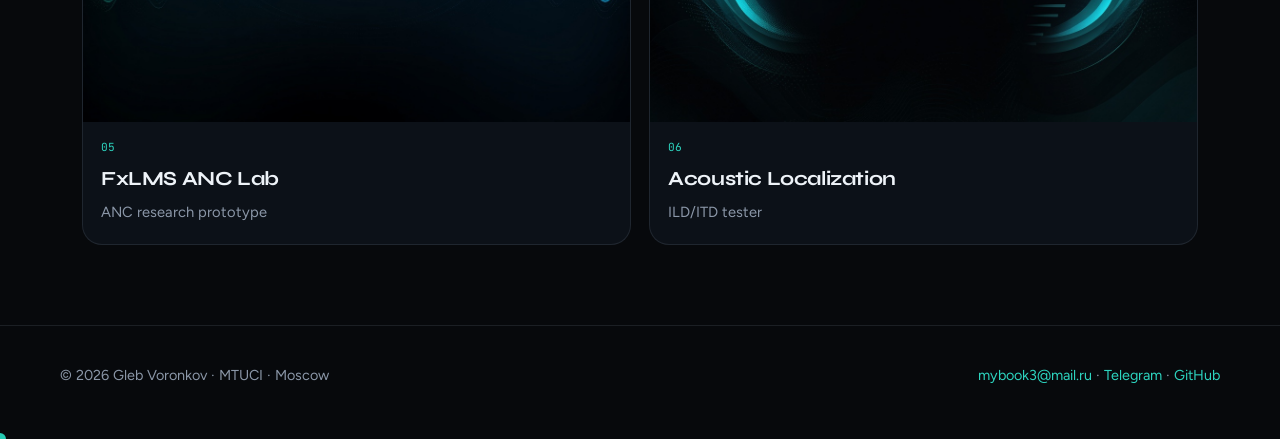
==== commit b690ffae: "Modern interactive redesign: live canvas, SVG diagrams, new covers. Co-authored-by: Cursor <cursorag" ====
--- a/projects/index.html
+++ b/projects/index.html
@@ -4,13 +4,13 @@
   <meta charset="UTF-8" />
   <meta name="viewport" content="width=device-width, initial-scale=1" />
   <title>Work — Gleb Voronkov</title>
-  <meta name="description" content="Selected ML, 3D vision, and acoustic DSP projects." />
+  <meta name="description" content="Projects" />
   <meta property="og:title" content="Work — Gleb Voronkov" />
-  <meta property="og:description" content="Selected ML, 3D vision, and acoustic DSP projects." />
-  <meta property="og:image" content="https://glebvoronkov03.github.io/gleb-web-portfolio/assets/screenshots/hero-plane.jpg" />
+  <meta property="og:description" content="Projects" />
+  <meta property="og:image" content="https://glebvoronkov03.github.io/gleb-web-portfolio/assets/covers/hero-cover.png" />
   <link rel="preconnect" href="https://fonts.googleapis.com" />
   <link rel="preconnect" href="https://fonts.gstatic.com" crossorigin />
-  <link href="https://fonts.googleapis.com/css2?family=IBM+Plex+Mono:wght@400;500&family=IBM+Plex+Sans:wght@400;500;600;700&family=Instrument+Serif:ital@0;1&display=swap" rel="stylesheet" />
+  <link href="https://fonts.googleapis.com/css2?family=Figtree:wght@400;500;600;700&family=JetBrains+Mono:wght@400;500&family=Syne:wght@600;700;800&display=swap" rel="stylesheet" />
   <link rel="stylesheet" href="../styles.css" />
 </head>
 <body>
@@ -29,75 +29,45 @@
 
 <section class="page-hero"><div class="wrap">
   <p class="section-kicker">Work</p>
-  <h1>Selected projects</h1>
-  <p class="tagline">Six public repositories — research metrics, LLM tooling, and acoustic labs.</p>
+  <h1>All projects</h1>
+  <p class="tagline">Live diagrams on every case study page.</p>
 </div></section>
 <main class="wrap">
-
-  <article class="case">
-    <div class="case-media"><a href="pler.html"><img src="../assets/screenshots/pler-method.png" alt="PLER 2.0" /></a></div>
-    <div>
-      <p class="case-num">01</p>
-      <h3><a href="pler.html">PLER 2.0</a></h3>
-      <p>Full-reference geometric fidelity for 3D meshes</p>
-      <div class="case-meta"><span class="pill">3D · Research</span></div>
-      <div class="case-links"><a class="text-link" href="pler.html">Open case study</a></div>
-    </div>
-  </article>
-  <article class="case">
-    <div class="case-media"><a href="rag.html"><img src="../assets/screenshots/rag-hero.png" alt="PS Core RAG" /></a></div>
-    <div>
-      <p class="case-num">02</p>
-      <h3><a href="rag.html">PS Core RAG</a></h3>
-      <p>Local Qwen2.5-7B documentation assistant</p>
-      <div class="case-meta"><span class="pill">LLM · RAG</span></div>
-      <div class="case-links"><a class="text-link" href="rag.html">Open case study</a></div>
-    </div>
-  </article>
-  <article class="case">
-    <div class="case-media"><a href="ai-team.html"><img src="../assets/screenshots/ai-team-hero.png" alt="AI Team" /></a></div>
-    <div>
-      <p class="case-num">03</p>
-      <h3><a href="ai-team.html">AI Team</a></h3>
-      <p>LangGraph multi-agent orchestrator</p>
-      <div class="case-meta"><span class="pill">Agents</span></div>
-      <div class="case-links"><a class="text-link" href="ai-team.html">Open case study</a></div>
-    </div>
-  </article>
-  <article class="case">
-    <div class="case-media"><a href="bench.html"><img src="../assets/screenshots/bench-hero.png" alt="3D Quality Bench" /></a></div>
-    <div>
-      <p class="case-num">04</p>
-      <h3><a href="bench.html">3D Quality Bench</a></h3>
-      <p>Multi-metric Streamlit QA + MOS</p>
-      <div class="case-meta"><span class="pill">Streamlit · MOS</span></div>
-      <div class="case-links"><a class="text-link" href="bench.html">Open case study</a></div>
-    </div>
-  </article>
-  <article class="case">
-    <div class="case-media"><a href="anc.html"><img src="../assets/screenshots/anc-ir.png" alt="FxLMS ANC Lab" /></a></div>
-    <div>
-      <p class="case-num">05</p>
-      <h3><a href="anc.html">FxLMS ANC Lab</a></h3>
-      <p>Active noise control research prototype</p>
-      <div class="case-meta"><span class="pill">DSP · ANC</span></div>
-      <div class="case-links"><a class="text-link" href="anc.html">Open case study</a></div>
-    </div>
-  </article>
-  <article class="case">
-    <div class="case-media"><a href="acoustic.html"><img src="../assets/screenshots/acoustic-hero.png" alt="Acoustic Localization" /></a></div>
-    <div>
-      <p class="case-num">06</p>
-      <h3><a href="acoustic.html">Acoustic Localization</a></h3>
-      <p>ILD/ITD stereo stimulus tester</p>
-      <div class="case-meta"><span class="pill">Audio · PyQt</span></div>
-      <div class="case-links"><a class="text-link" href="acoustic.html">Open case study</a></div>
-    </div>
-  </article>
+  <div class="filters">
+    <button class="filter-btn active" data-filter="all" type="button">All</button>
+    <button class="filter-btn" data-filter="3d" type="button">3D / CV</button>
+    <button class="filter-btn" data-filter="llm" type="button">LLM</button>
+    <button class="filter-btn" data-filter="audio" type="button">Audio</button>
+  </div>
+  <div class="work-grid">
+    <a class="work-card reveal" data-tags="3d" href="pler.html">
+      <img src="../assets/covers/cover-pler.png" alt="PLER 2.0" />
+      <div class="body"><p class="num">01</p><h3>PLER 2.0</h3><p>Geometric fidelity metric</p></div>
+    </a>
+    <a class="work-card reveal" data-tags="llm" href="rag.html">
+      <img src="../assets/covers/cover-rag.png" alt="PS Core RAG" />
+      <div class="body"><p class="num">02</p><h3>PS Core RAG</h3><p>Local docs assistant</p></div>
+    </a>
+    <a class="work-card reveal" data-tags="llm" href="ai-team.html">
+      <img src="../assets/covers/cover-agents.png" alt="AI Team" />
+      <div class="body"><p class="num">03</p><h3>AI Team</h3><p>Multi-agent orchestrator</p></div>
+    </a>
+    <a class="work-card reveal" data-tags="3d" href="bench.html">
+      <img src="../assets/covers/cover-bench.png" alt="3D Quality Bench" />
+      <div class="body"><p class="num">04</p><h3>3D Quality Bench</h3><p>Multi-metric Streamlit</p></div>
+    </a>
+    <a class="work-card reveal" data-tags="audio" href="anc.html">
+      <img src="../assets/covers/cover-anc.png" alt="FxLMS ANC Lab" />
+      <div class="body"><p class="num">05</p><h3>FxLMS ANC Lab</h3><p>ANC research prototype</p></div>
+    </a>
+    <a class="work-card reveal" data-tags="audio" href="acoustic.html">
+      <img src="../assets/covers/cover-acoustic.png" alt="Acoustic Localization" />
+      <div class="body"><p class="num">06</p><h3>Acoustic Localization</h3><p>ILD/ITD tester</p></div>
+    </a></div>
 </main>
 <footer class="site-footer"><div class="wrap">
   <div>© 2026 Gleb Voronkov · MTUCI · Moscow</div>
   <div><a href="mailto:mybook3@mail.ru">mybook3@mail.ru</a> · <a href="https://t.me/Gleb_Voronkov">Telegram</a> · <a href="https://github.com/GlebVoronkov03">GitHub</a></div>
 </div></footer>
-<script src="../nav.js"></script>
+<script src="../app.js"></script>
 </body></html>
--- a/styles.css
+++ b/styles.css
@@ -1,309 +1,307 @@
 :root {
-  --ink: #14171c;
-  --ink-soft: #2a3038;
-  --muted: #6a717c;
-  --bone: #f2efe8;
-  --bone-deep: #e7e1d6;
-  --panel: #fbfaf7;
-  --line: #d8d2c6;
-  --steel: #2f5d73;
-  --steel-bright: #3d7a96;
-  --ember: #b85a2f;
-  --white: #ffffff;
-  --shadow: 0 18px 50px rgba(20, 23, 28, 0.08);
-  --radius: 2px;
-  --max: 1120px;
-  --font-display: "Instrument Serif", Georgia, serif;
-  --font-body: "IBM Plex Sans", "Segoe UI", sans-serif;
-  --font-mono: "IBM Plex Mono", ui-monospace, monospace;
+  --bg: #07090c;
+  --surface: #0c1118;
+  --elev: #121925;
+  --line: rgba(148, 163, 184, 0.14);
+  --text: #eef3f8;
+  --muted: #8b97a8;
+  --teal: #2dd4bf;
+  --sky: #38bdf8;
+  --warn: #fb923c;
+  --max: 1160px;
+  --display: "Syne", system-ui, sans-serif;
+  --body: "Figtree", system-ui, sans-serif;
+  --mono: "JetBrains Mono", ui-monospace, monospace;
 }
 *, *::before, *::after { box-sizing: border-box; }
 html { scroll-behavior: smooth; }
 body {
   margin: 0;
-  color: var(--ink);
+  background: var(--bg);
+  color: var(--text);
+  font-family: var(--body);
+  font-size: 1.05rem;
+  line-height: 1.6;
+  overflow-x: hidden;
+  cursor: none;
+}
+body.is-touch { cursor: auto; }
+a { color: var(--teal); text-decoration: none; }
+a:hover { color: var(--sky); }
+img { max-width: 100%; display: block; height: auto; }
+
+.cursor {
+  position: fixed; width: 12px; height: 12px; border-radius: 50%;
+  background: var(--teal); pointer-events: none; z-index: 9999;
+  mix-blend-mode: difference; transform: translate(-50%, -50%);
+  transition: width .2s, height .2s, background .2s;
+}
+.cursor.big { width: 42px; height: 42px; background: rgba(45,212,191,.35); mix-blend-mode: normal; }
+.cursor-ring {
+  position: fixed; width: 36px; height: 36px; border-radius: 50%;
+  border: 1px solid rgba(45,212,191,.45); pointer-events: none; z-index: 9998;
+  transform: translate(-50%, -50%); transition: width .25s, height .25s, opacity .25s;
+}
+
+.site-header {
+  position: sticky; top: 0; z-index: 40;
+  backdrop-filter: blur(18px);
+  background: rgba(7,9,12,.72);
+  border-bottom: 1px solid var(--line);
+}
+.nav {
+  max-width: var(--max); margin: 0 auto; padding: .9rem 1.35rem;
+  display: flex; align-items: center; justify-content: space-between; gap: 1rem;
+}
+.nav-brand {
+  font-family: var(--display); font-weight: 700; font-size: 1.15rem;
+  letter-spacing: -.03em; color: var(--text);
+}
+.nav-links { display: flex; flex-wrap: wrap; gap: 1rem; align-items: center; }
+.nav-links a { color: var(--muted); font-weight: 500; font-size: .9rem; }
+.nav-links a:hover, .nav-links a.active { color: var(--text); }
+.nav-links .ext {
+  border: 1px solid var(--line); padding: .35rem .7rem; border-radius: 999px; color: var(--text);
+}
+.progress {
+  position: fixed; top: 0; left: 0; height: 2px; width: 0;
+  background: linear-gradient(90deg, var(--teal), var(--sky)); z-index: 60;
+}
+
+.hero {
+  position: relative; min-height: 100vh; display: grid;
+  grid-template-columns: 1.05fr .95fr; align-items: center;
+  max-width: var(--max); margin: 0 auto; padding: 4rem 1.35rem 3rem; gap: 2rem;
+}
+.hero-copy { position: relative; z-index: 2; }
+.eyebrow {
+  font-family: var(--mono); font-size: .72rem; letter-spacing: .16em;
+  text-transform: uppercase; color: var(--teal); margin: 0 0 1rem;
+}
+.brand {
+  font-family: var(--display); font-weight: 800;
+  font-size: clamp(3rem, 8vw, 5.4rem); line-height: .95;
+  letter-spacing: -.04em; margin: 0 0 1rem;
+  background: linear-gradient(120deg, #fff 20%, var(--teal) 70%, var(--sky));
+  -webkit-background-clip: text; background-clip: text; color: transparent;
+}
+.hero h1 {
+  font-family: var(--display); font-weight: 600;
+  font-size: clamp(1.2rem, 2.4vw, 1.65rem); line-height: 1.25;
+  margin: 0 0 .85rem; max-width: 22ch; color: var(--text);
+}
+.lead { color: var(--muted); max-width: 42ch; margin: 0 0 1.6rem; }
+.cta { display: flex; flex-wrap: wrap; gap: .75rem; }
+.btn {
+  display: inline-flex; align-items: center; gap: .45rem;
+  padding: .85rem 1.2rem; border-radius: 999px; font-weight: 650; font-size: .92rem;
+  border: 1px solid transparent; transition: transform .2s, box-shadow .2s, background .2s;
+}
+.btn-primary {
+  background: linear-gradient(120deg, var(--teal), var(--sky)); color: #041016;
+  box-shadow: 0 0 0 0 rgba(45,212,191,.4);
+}
+.btn-primary:hover { transform: translateY(-2px); box-shadow: 0 10px 40px rgba(45,212,191,.25); color: #041016; }
+.btn-ghost { border-color: var(--line); color: var(--text); background: transparent; }
+.btn-ghost:hover { border-color: var(--teal); color: var(--teal); }
+
+.hero-stage {
+  position: relative; aspect-ratio: 1; width: min(100%, 520px); justify-self: end;
+  border-radius: 24px; overflow: hidden;
   background:
-    radial-gradient(1200px 600px at 10% -10%, rgba(47,93,115,0.08), transparent 60%),
-    radial-gradient(900px 500px at 100% 0%, rgba(184,90,47,0.06), transparent 55%),
-    var(--bone);
-  font-family: var(--font-body);
-  font-size: 1.02rem;
-  line-height: 1.65;
-  -webkit-font-smoothing: antialiased;
-}
-body::before {
-  content: "";
-  position: fixed; inset: 0; pointer-events: none; z-index: 1000; opacity: 0.035;
-  background-image: url("data:image/svg+xml,%3Csvg viewBox='0 0 200 200' xmlns='http://www.w3.org/2000/svg'%3E%3Cfilter id='n'%3E%3CfeTurbulence type='fractalNoise' baseFrequency='0.85' numOctaves='4' stitchTiles='stitch'/%3E%3C/filter%3E%3Crect width='100%25' height='100%25' filter='url(%23n)'/%3E%3C/svg%3E");
-}
-img { max-width: 100%; height: auto; display: block; }
-a { color: var(--steel); text-decoration: none; }
-a:hover { color: var(--steel-bright); }
-
-.site-header {
-  position: sticky; top: 0; z-index: 50;
-  backdrop-filter: blur(14px);
-  background: rgba(242, 239, 232, 0.86);
-  border-bottom: 1px solid rgba(216, 210, 198, 0.7);
-}
-.nav {
-  max-width: var(--max); margin: 0 auto;
-  padding: 0.95rem 1.4rem;
-  display: flex; align-items: center; justify-content: space-between; gap: 1rem;
-}
-.nav-brand {
-  font-family: var(--font-display);
-  font-size: 1.35rem; font-weight: 400; color: var(--ink);
-  letter-spacing: -0.02em;
-}
-.nav-links { display: flex; flex-wrap: wrap; gap: 1.15rem; align-items: center; }
-.nav-links a {
-  color: var(--muted); font-weight: 500; font-size: 0.9rem;
-  letter-spacing: 0.01em;
-}
-.nav-links a:hover, .nav-links a.active { color: var(--ink); }
-.nav-links .ext {
-  padding: 0.35rem 0.7rem;
+    radial-gradient(circle at 30% 20%, rgba(45,212,191,.18), transparent 45%),
+    radial-gradient(circle at 80% 70%, rgba(56,189,248,.14), transparent 40%),
+    var(--surface);
   border: 1px solid var(--line);
-  color: var(--ink-soft);
-}
-.nav-links .ext:hover { border-color: var(--steel); color: var(--steel); }
-
-.hero {
+}
+.hero-stage canvas { width: 100%; height: 100%; display: block; }
+.hero-stage .hint {
+  position: absolute; left: 1rem; bottom: 1rem;
+  font-family: var(--mono); font-size: .68rem; color: var(--muted);
+  background: rgba(7,9,12,.55); padding: .35rem .55rem; border-radius: 8px;
+  border: 1px solid var(--line);
+}
+
+.wrap { max-width: var(--max); margin: 0 auto; padding: 4rem 1.35rem; }
+.section-kicker {
+  font-family: var(--mono); font-size: .72rem; letter-spacing: .14em;
+  text-transform: uppercase; color: var(--teal); margin: 0 0 .5rem;
+}
+.section-title {
+  font-family: var(--display); font-weight: 700;
+  font-size: clamp(1.8rem, 4vw, 2.6rem); letter-spacing: -.03em; margin: 0 0 .5rem;
+}
+.section-sub { color: var(--muted); margin: 0 0 1.8rem; max-width: 50ch; }
+
+.proof {
+  display: grid; grid-template-columns: repeat(3, 1fr); gap: 1rem;
+}
+.proof-item {
+  background: var(--surface); border: 1px solid var(--line);
+  border-radius: 18px; padding: 1.35rem 1.25rem;
+  transition: border-color .25s, transform .25s;
+}
+.proof-item:hover { border-color: rgba(45,212,191,.45); transform: translateY(-3px); }
+.proof-item strong {
+  display: block; font-family: var(--display); font-size: 1.8rem; font-weight: 700;
+  letter-spacing: -.02em; margin-bottom: .25rem;
+}
+.proof-item span { color: var(--muted); font-size: .9rem; }
+
+.filters { display: flex; flex-wrap: wrap; gap: .5rem; margin-bottom: 1.5rem; }
+.filter-btn {
+  font-family: var(--mono); font-size: .72rem; letter-spacing: .04em;
+  padding: .45rem .75rem; border-radius: 999px; border: 1px solid var(--line);
+  background: transparent; color: var(--muted); cursor: none;
+}
+body.is-touch .filter-btn { cursor: pointer; }
+.filter-btn.active, .filter-btn:hover {
+  color: #041016; background: var(--teal); border-color: var(--teal);
+}
+
+.work-grid {
+  display: grid; grid-template-columns: repeat(2, 1fr); gap: 1.1rem;
+}
+.work-card {
+  position: relative; display: block; border-radius: 20px; overflow: hidden;
+  border: 1px solid var(--line); background: var(--surface);
+  transition: transform .3s, border-color .3s, box-shadow .3s;
+  color: inherit;
+}
+.work-card:hover {
+  transform: translateY(-6px);
+  border-color: rgba(45,212,191,.4);
+  box-shadow: 0 20px 60px rgba(0,0,0,.35);
+  color: inherit;
+}
+.work-card img {
+  width: 100%; aspect-ratio: 16/10; object-fit: cover;
+  transition: transform .5s;
+}
+.work-card:hover img { transform: scale(1.04); }
+.work-card .body { padding: 1.1rem 1.15rem 1.25rem; }
+.work-card .num { font-family: var(--mono); font-size: .7rem; color: var(--teal); margin: 0 0 .35rem; }
+.work-card h3 {
+  font-family: var(--display); font-size: 1.25rem; margin: 0 0 .35rem;
+  letter-spacing: -.02em; font-weight: 700;
+}
+.work-card p { margin: 0; color: var(--muted); font-size: .92rem; }
+.work-card.hidden { display: none; }
+
+.diagram-shell {
+  background: var(--surface); border: 1px solid var(--line);
+  border-radius: 20px; padding: 1rem; margin: 1.5rem 0 2rem;
   position: relative;
-  min-height: 92vh;
-  display: flex; align-items: flex-end;
-  overflow: hidden;
-  color: #f7f4ef;
-}
-.hero-media {
-  position: absolute; inset: 0;
-  background:
-    linear-gradient(105deg, rgba(12,14,18,0.88) 18%, rgba(12,14,18,0.55) 55%, rgba(12,14,18,0.35) 100%),
-    url("assets/screenshots/hero-plane.jpg") center/cover no-repeat;
-  transform: scale(1.02);
-  animation: heroIn 1.4s ease both;
-}
-.hero-inner {
-  position: relative; z-index: 1;
-  max-width: var(--max); width: 100%; margin: 0 auto;
-  padding: 5rem 1.4rem 4.5rem;
-  animation: fadeUp 0.9s ease 0.15s both;
-}
-.hero .eyebrow {
-  font-family: var(--font-mono);
-  font-size: 0.78rem; letter-spacing: 0.14em; text-transform: uppercase;
-  color: rgba(247,244,239,0.65); margin: 0 0 1.1rem;
-}
-.hero .brand {
-  font-family: var(--font-display);
-  font-size: clamp(3.4rem, 9vw, 6.2rem);
-  line-height: 0.92; letter-spacing: -0.03em;
-  margin: 0 0 1rem; font-weight: 400;
-  max-width: 10ch;
-}
-.hero h1 {
-  font-family: var(--font-body);
-  font-weight: 400;
-  font-size: clamp(1.15rem, 2.2vw, 1.4rem);
-  margin: 0 0 0.85rem; max-width: 28ch; line-height: 1.35;
-  color: rgba(247,244,239,0.92);
-}
-.hero .lead {
-  color: rgba(247,244,239,0.68);
-  max-width: 42ch; margin: 0 0 1.8rem; font-size: 1.02rem;
-}
-.cta { display: flex; flex-wrap: wrap; gap: 0.75rem; }
-.btn {
-  display: inline-flex; align-items: center; gap: 0.4rem;
-  padding: 0.8rem 1.25rem;
-  font-weight: 600; font-size: 0.92rem;
-  border: 1px solid transparent;
-  transition: transform 0.2s ease, background 0.2s ease, border-color 0.2s ease;
-}
-.btn:hover { transform: translateY(-1px); }
-.btn-primary { background: var(--ember); color: #fff; }
-.btn-primary:hover { background: #a34d28; color: #fff; }
-.btn-ghost { background: transparent; border-color: rgba(255,255,255,0.35); color: #fff; }
-.btn-ghost:hover { background: rgba(255,255,255,0.08); color: #fff; }
-
-.wrap { max-width: var(--max); margin: 0 auto; padding: 4rem 1.4rem; }
-.section-head { margin-bottom: 2rem; }
-.section-kicker {
-  font-family: var(--font-mono); font-size: 0.75rem;
-  letter-spacing: 0.12em; text-transform: uppercase; color: var(--muted); margin: 0 0 0.55rem;
-}
-.section-title {
-  font-family: var(--font-display);
-  font-size: clamp(2rem, 4vw, 2.75rem);
-  margin: 0 0 0.5rem; letter-spacing: -0.02em; font-weight: 400;
-}
-.section-sub { color: var(--muted); margin: 0; max-width: 52ch; }
-
-.proof {
-  display: grid; grid-template-columns: repeat(3, 1fr); gap: 0;
-  border-top: 1px solid var(--line); border-bottom: 1px solid var(--line);
-  margin: 0;
-}
-.proof-item {
-  padding: 1.6rem 1.4rem;
-  border-right: 1px solid var(--line);
-}
-.proof-item:last-child { border-right: none; }
-.proof-item strong {
-  display: block; font-family: var(--font-display);
-  font-size: 1.7rem; font-weight: 400; margin-bottom: 0.25rem;
-}
-.proof-item span { color: var(--muted); font-size: 0.9rem; }
-
-.case {
-  display: grid; grid-template-columns: 1.15fr 0.85fr; gap: 2rem;
-  align-items: center;
-  padding: 2.2rem 0;
-  border-bottom: 1px solid var(--line);
-}
-.case:first-of-type { border-top: 1px solid var(--line); }
-.case-media {
-  overflow: hidden; background: var(--bone-deep);
-  border: 1px solid var(--line);
-}
-.case-media img {
-  width: 100%; aspect-ratio: 16/10; object-fit: cover;
-  transition: transform 0.6s ease;
-}
-.case:hover .case-media img { transform: scale(1.03); }
-.case-num {
-  font-family: var(--font-mono); font-size: 0.75rem;
-  letter-spacing: 0.1em; color: var(--muted); margin: 0 0 0.6rem;
-}
-.case h3 {
-  font-family: var(--font-display);
-  font-size: clamp(1.5rem, 3vw, 2rem);
-  margin: 0 0 0.55rem; font-weight: 400; letter-spacing: -0.02em;
-}
-.case h3 a { color: var(--ink); }
-.case h3 a:hover { color: var(--steel); }
-.case p { margin: 0 0 1rem; color: var(--ink-soft); }
-.case-meta {
-  display: flex; flex-wrap: wrap; gap: 0.45rem; margin-bottom: 1.1rem;
-}
-.pill {
-  font-family: var(--font-mono); font-size: 0.72rem;
-  letter-spacing: 0.04em; color: var(--muted);
-  border: 1px solid var(--line); padding: 0.28rem 0.55rem;
-  background: var(--panel);
-}
-.case-links { display: flex; flex-wrap: wrap; gap: 0.7rem; }
-.text-link {
-  font-weight: 600; font-size: 0.9rem;
-  border-bottom: 1px solid currentColor; padding-bottom: 1px;
-}
-
-.page-hero {
-  padding: 4rem 0 2.5rem;
-  border-bottom: 1px solid var(--line);
-  background: linear-gradient(180deg, rgba(47,93,115,0.05), transparent);
-}
+}
+.diagram-shell svg { width: 100%; height: auto; display: block; }
+.diagram-caption {
+  display: flex; justify-content: space-between; gap: 1rem; flex-wrap: wrap;
+  margin-top: .85rem; color: var(--muted); font-size: .85rem;
+}
+.diagram-tip {
+  position: absolute; left: 1rem; right: 1rem; bottom: 3.2rem;
+  background: rgba(7,9,12,.92); border: 1px solid rgba(45,212,191,.35);
+  border-radius: 12px; padding: .85rem 1rem; color: var(--text);
+  opacity: 0; pointer-events: none; transform: translateY(8px);
+  transition: opacity .25s, transform .25s;
+}
+.diagram-tip.show { opacity: 1; transform: translateY(0); }
+.diagram-tip strong { color: var(--teal); display: block; margin-bottom: .2rem; }
+.node { cursor: none; transition: filter .2s; }
+body.is-touch .node { cursor: pointer; }
+.node:hover, .node:focus { filter: brightness(1.25); outline: none; }
+.node.active { filter: drop-shadow(0 0 8px rgba(45,212,191,.8)); }
+.flow-edge { stroke-dasharray: 6 6; animation: dash 12s linear infinite; }
+@keyframes dash { to { stroke-dashoffset: -120; } }
+
+.page-hero { padding: 3.5rem 0 1.5rem; border-bottom: 1px solid var(--line); }
 .page-hero .wrap { padding-top: 0; padding-bottom: 0; }
 .page-hero h1 {
-  font-family: var(--font-display);
-  font-size: clamp(2.2rem, 5vw, 3.4rem);
-  margin: 0 0 0.6rem; font-weight: 400; letter-spacing: -0.02em;
-}
-.page-hero .tagline { color: var(--muted); margin: 0; max-width: 58ch; font-size: 1.08rem; }
-
-.gallery {
-  display: grid; gap: 1rem; margin: 1.75rem 0 2.25rem;
-}
-.gallery.two { grid-template-columns: 1.2fr 0.8fr; }
-.gallery img {
-  width: 100%; border: 1px solid var(--line); background: var(--panel);
-}
+  font-family: var(--display); font-weight: 750;
+  font-size: clamp(2rem, 5vw, 3.2rem); letter-spacing: -.03em; margin: 0 0 .55rem;
+}
+.page-hero .tagline { color: var(--muted); margin: 0; max-width: 58ch; }
+
+.cover-band {
+  border-radius: 20px; overflow: hidden; border: 1px solid var(--line);
+  margin: 1.5rem 0;
+}
+.cover-band img { width: 100%; aspect-ratio: 21/9; object-fit: cover; }
+
 .prose { max-width: 70ch; }
 .prose h2 {
-  font-family: var(--font-display); font-size: 1.55rem;
-  margin: 2rem 0 0.65rem; font-weight: 400;
-}
-.prose p, .prose li { color: var(--ink-soft); }
+  font-family: var(--display); font-size: 1.45rem; font-weight: 700;
+  margin: 1.8rem 0 .55rem; letter-spacing: -.02em;
+}
+.prose p, .prose li { color: #c3cbd6; }
 .prose blockquote {
-  margin: 1.2rem 0; padding: 1rem 1.2rem;
-  border-left: 3px solid var(--steel);
-  background: var(--panel); color: var(--ink-soft); font-style: italic;
-}
-.link-row { display: flex; flex-wrap: wrap; gap: 0.6rem; margin: 1.4rem 0 0.4rem; }
+  margin: 1.1rem 0; padding: 1rem 1.15rem; border-left: 3px solid var(--teal);
+  background: var(--elev); border-radius: 0 12px 12px 0; color: #d5dbe4; font-style: italic;
+}
+.link-row { display: flex; flex-wrap: wrap; gap: .55rem; margin: 1.2rem 0 .4rem; }
 .chip-link {
-  display: inline-block; padding: 0.6rem 0.95rem;
-  background: var(--ink); color: #fff; font-weight: 600; font-size: 0.88rem;
-}
-.chip-link:hover { background: var(--steel); color: #fff; }
+  display: inline-flex; padding: .55rem .9rem; border-radius: 999px;
+  background: linear-gradient(120deg, var(--teal), var(--sky)); color: #041016; font-weight: 650; font-size: .88rem;
+}
+.chip-link:hover { color: #041016; filter: brightness(1.05); }
 .chip-link.secondary {
-  background: transparent; color: var(--ink); border: 1px solid var(--line);
-}
-.chip-link.secondary:hover { border-color: var(--steel); color: var(--steel); }
+  background: transparent; color: var(--text); border: 1px solid var(--line);
+}
+.chip-link.secondary:hover { border-color: var(--teal); color: var(--teal); }
 .note {
-  margin-top: 1.6rem; padding: 0.95rem 1.1rem;
-  border-left: 3px solid var(--ember); background: var(--panel);
-  color: var(--muted); font-size: 0.92rem;
+  margin-top: 1.4rem; padding: .9rem 1rem; border-radius: 12px;
+  border: 1px solid var(--line); background: var(--elev); color: var(--muted); font-size: .92rem;
 }
 
 .pub {
-  display: grid; grid-template-columns: 7rem 1fr; gap: 1.25rem;
-  padding: 1.6rem 0; border-bottom: 1px solid var(--line);
-}
-.pub-year {
-  font-family: var(--font-mono); font-size: 0.85rem; color: var(--muted); padding-top: 0.25rem;
-}
+  display: grid; grid-template-columns: 5.5rem 1fr; gap: 1rem;
+  padding: 1.4rem; margin-bottom: .8rem; border-radius: 16px;
+  border: 1px solid var(--line); background: var(--surface);
+  transition: border-color .25s, transform .25s;
+}
+.pub:hover { border-color: rgba(45,212,191,.4); transform: translateY(-2px); }
+.pub-year { font-family: var(--mono); color: var(--teal); font-size: .85rem; padding-top: .2rem; }
 .pub-title {
-  font-family: var(--font-display); font-size: 1.25rem;
-  margin: 0 0 0.4rem; font-weight: 400; line-height: 1.3; color: var(--ink);
-}
-.pub-meta { color: var(--muted); font-size: 0.9rem; margin: 0 0 0.65rem; }
-.pub-abs { color: var(--ink-soft); margin: 0 0 0.85rem; max-width: 70ch; font-size: 0.95rem; }
-.pub-actions { display: flex; flex-wrap: wrap; gap: 0.75rem; align-items: center; }
+  font-family: var(--display); font-size: 1.15rem; font-weight: 700;
+  margin: 0 0 .35rem; letter-spacing: -.02em; line-height: 1.3;
+}
+.pub-meta { color: var(--muted); font-size: .88rem; margin: 0 0 .55rem; }
+.pub-abs { color: #c3cbd6; margin: 0 0 .7rem; font-size: .95rem; }
+.pub-actions { display: flex; flex-wrap: wrap; gap: .65rem; align-items: center; }
 .venue {
-  font-family: var(--font-mono); font-size: 0.7rem; letter-spacing: 0.06em;
-  text-transform: uppercase; border: 1px solid var(--line);
-  padding: 0.2rem 0.45rem; color: var(--steel);
+  font-family: var(--mono); font-size: .68rem; letter-spacing: .06em; text-transform: uppercase;
+  border: 1px solid var(--line); padding: .2rem .45rem; border-radius: 999px; color: var(--sky);
 }
 
 .timeline { list-style: none; padding: 0; margin: 0; }
 .timeline li {
-  padding: 1.15rem 0 1.15rem 1.25rem; border-left: 1px solid var(--line);
-  position: relative; margin-left: 0.35rem;
+  padding: 1rem 0 1rem 1.2rem; border-left: 1px solid var(--line);
+  position: relative; margin-left: .3rem;
 }
 .timeline li::before {
-  content: ""; position: absolute; left: -4px; top: 1.45rem;
-  width: 7px; height: 7px; background: var(--ember);
-}
-.timeline strong {
-  display: block; font-family: var(--font-display);
-  font-size: 1.2rem; font-weight: 400;
-}
-.timeline span { color: var(--muted); font-size: 0.92rem; }
+  content: ""; position: absolute; left: -4px; top: 1.35rem;
+  width: 7px; height: 7px; border-radius: 50%; background: var(--teal);
+  box-shadow: 0 0 12px rgba(45,212,191,.8);
+}
+.timeline strong { display: block; font-family: var(--display); font-weight: 700; }
+.timeline span { color: var(--muted); font-size: .9rem; }
 
 .site-footer {
   border-top: 1px solid var(--line); margin-top: 1rem;
-  padding: 2.5rem 1.4rem 3.5rem; color: var(--muted); font-size: 0.9rem;
+  padding: 2.4rem 1.35rem 3.2rem; color: var(--muted); font-size: .9rem;
 }
 .site-footer .wrap {
   padding: 0; display: flex; justify-content: space-between; gap: 1rem; flex-wrap: wrap;
 }
 
-@keyframes fadeUp {
-  from { opacity: 0; transform: translateY(18px); }
-  to { opacity: 1; transform: translateY(0); }
-}
-@keyframes heroIn {
-  from { transform: scale(1.08); opacity: 0.6; }
-  to { transform: scale(1.02); opacity: 1; }
-}
-.reveal { animation: fadeUp 0.75s ease both; }
-
-@media (max-width: 860px) {
-  .proof { grid-template-columns: 1fr; }
-  .proof-item { border-right: none; border-bottom: 1px solid var(--line); }
-  .case { grid-template-columns: 1fr; gap: 1.1rem; }
-  .gallery.two { grid-template-columns: 1fr; }
-  .pub { grid-template-columns: 1fr; gap: 0.35rem; }
-  .hero { min-height: 84vh; }
+.reveal { opacity: 0; transform: translateY(22px); transition: opacity .7s ease, transform .7s ease; }
+.reveal.in { opacity: 1; transform: none; }
+
+@media (max-width: 900px) {
+  .hero { grid-template-columns: 1fr; min-height: auto; padding-top: 2.5rem; }
+  .hero-stage { justify-self: stretch; width: 100%; max-width: 480px; margin: 0 auto; }
+  .proof, .work-grid { grid-template-columns: 1fr; }
+  .pub { grid-template-columns: 1fr; gap: .35rem; }
+  body { cursor: auto; }
+  .cursor, .cursor-ring { display: none !important; }
 }
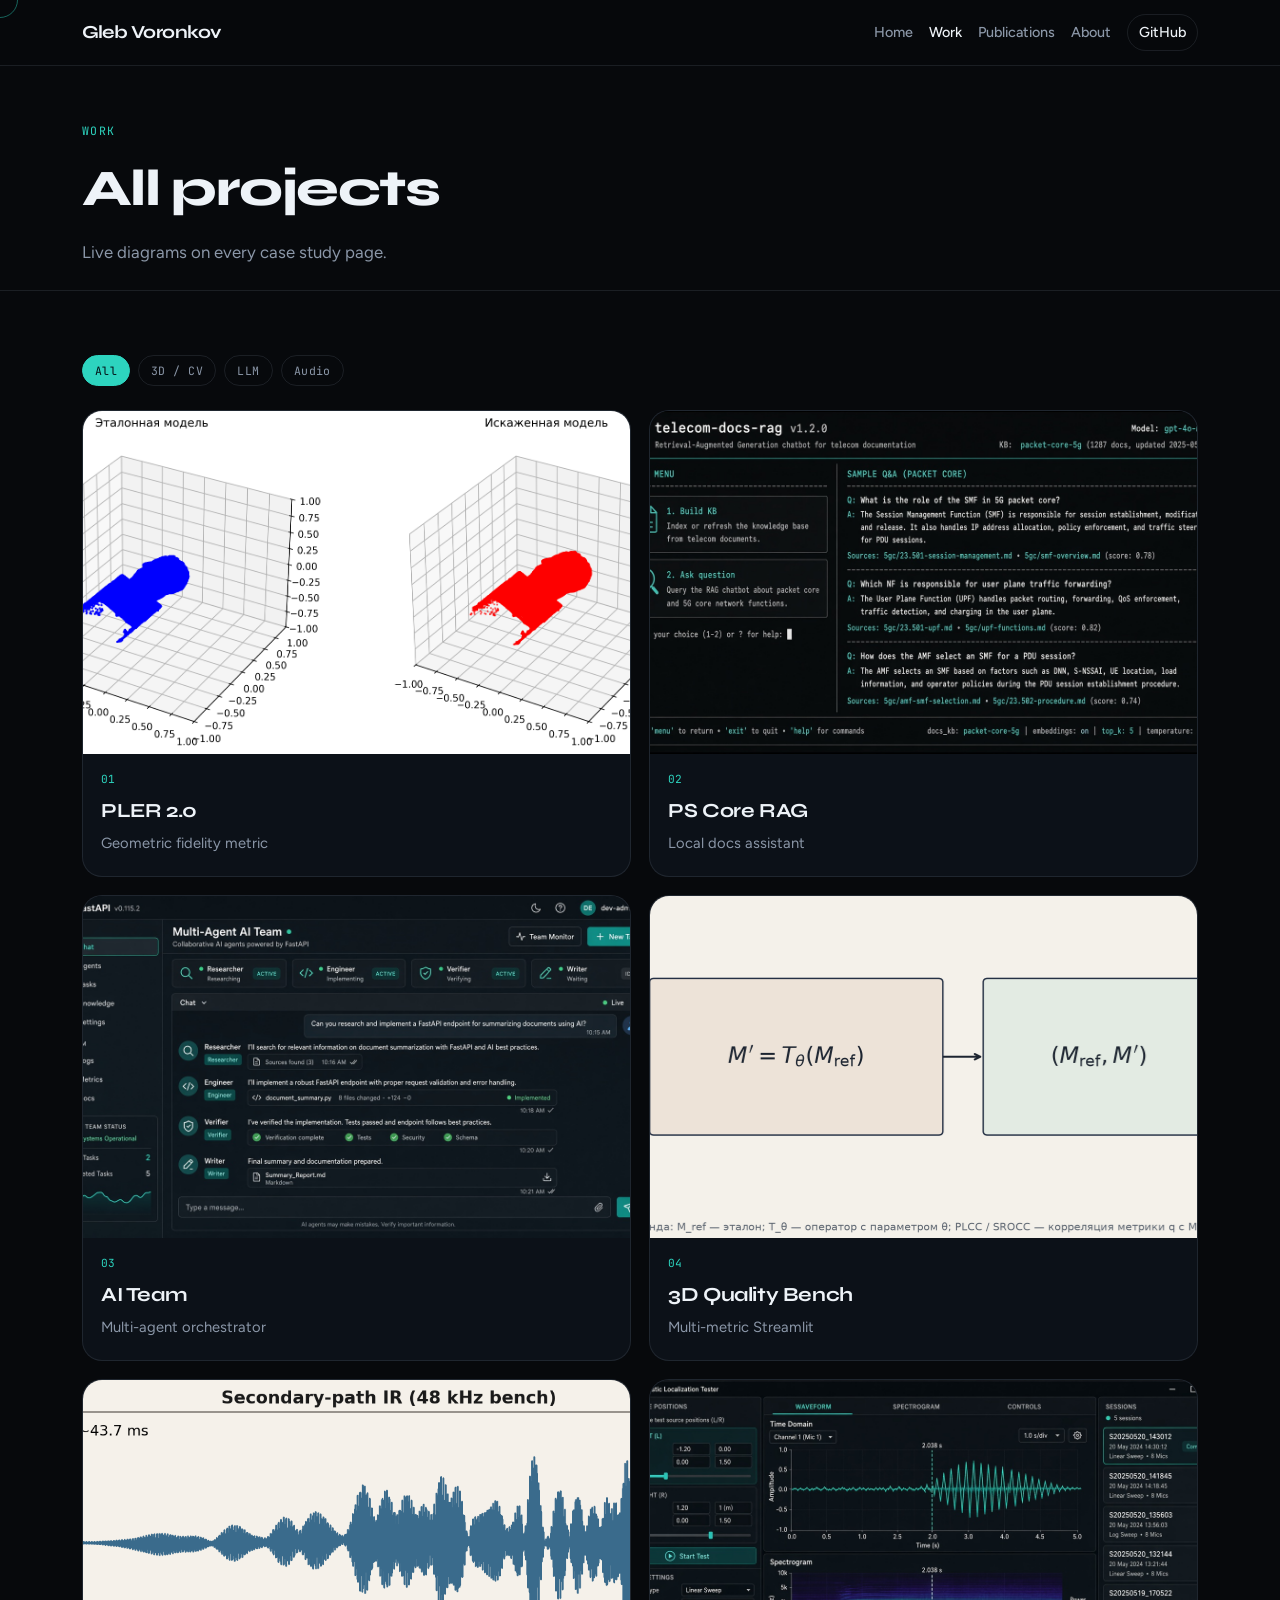
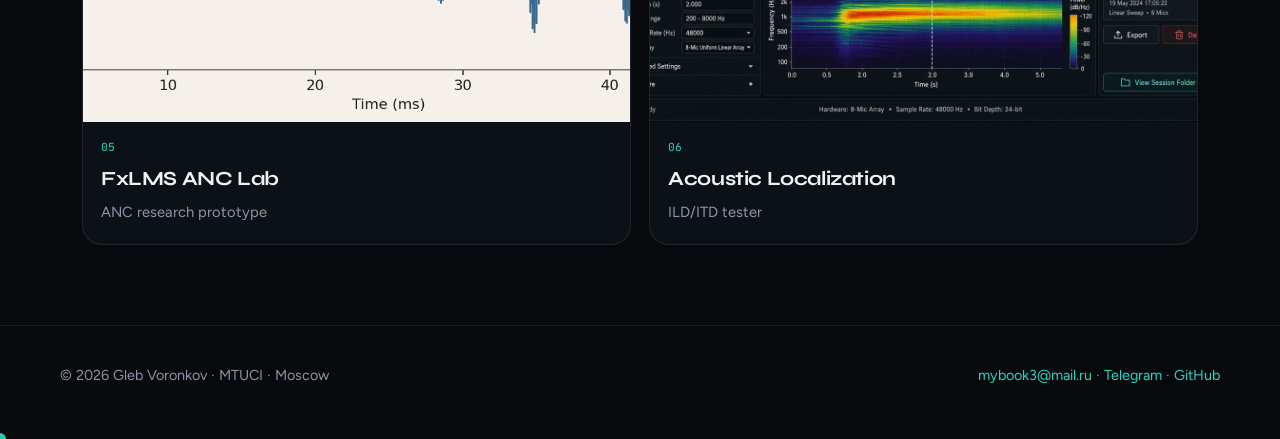
==== commit ad32d6c4: "Project pages: detailed logic diagrams, screenshot carousels, demo videos. Co-authored-by: Cursor <c" ====
--- a/projects/index.html
+++ b/projects/index.html
@@ -41,27 +41,27 @@
   </div>
   <div class="work-grid">
     <a class="work-card reveal" data-tags="3d" href="pler.html">
-      <img src="../assets/covers/cover-pler.png" alt="PLER 2.0" />
+      <img src="../assets/gallery/pler/01-comparison.png" alt="PLER 2.0" />
       <div class="body"><p class="num">01</p><h3>PLER 2.0</h3><p>Geometric fidelity metric</p></div>
     </a>
     <a class="work-card reveal" data-tags="llm" href="rag.html">
-      <img src="../assets/covers/cover-rag.png" alt="PS Core RAG" />
+      <img src="../assets/gallery/rag/01-ui.png" alt="PS Core RAG" />
       <div class="body"><p class="num">02</p><h3>PS Core RAG</h3><p>Local docs assistant</p></div>
     </a>
     <a class="work-card reveal" data-tags="llm" href="ai-team.html">
-      <img src="../assets/covers/cover-agents.png" alt="AI Team" />
+      <img src="../assets/gallery/ai-team/01-ui.png" alt="AI Team" />
       <div class="body"><p class="num">03</p><h3>AI Team</h3><p>Multi-agent orchestrator</p></div>
     </a>
     <a class="work-card reveal" data-tags="3d" href="bench.html">
-      <img src="../assets/covers/cover-bench.png" alt="3D Quality Bench" />
+      <img src="../assets/gallery/bench/01-principle.png" alt="3D Quality Bench" />
       <div class="body"><p class="num">04</p><h3>3D Quality Bench</h3><p>Multi-metric Streamlit</p></div>
     </a>
     <a class="work-card reveal" data-tags="audio" href="anc.html">
-      <img src="../assets/covers/cover-anc.png" alt="FxLMS ANC Lab" />
+      <img src="../assets/gallery/anc/01-ir.png" alt="FxLMS ANC Lab" />
       <div class="body"><p class="num">05</p><h3>FxLMS ANC Lab</h3><p>ANC research prototype</p></div>
     </a>
     <a class="work-card reveal" data-tags="audio" href="acoustic.html">
-      <img src="../assets/covers/cover-acoustic.png" alt="Acoustic Localization" />
+      <img src="../assets/gallery/acoustic/01-ui.png" alt="Acoustic Localization" />
       <div class="body"><p class="num">06</p><h3>Acoustic Localization</h3><p>ILD/ITD tester</p></div>
     </a></div>
 </main>
--- a/styles.css
+++ b/styles.css
@@ -304,4 +304,69 @@
   .pub { grid-template-columns: 1fr; gap: .35rem; }
   body { cursor: auto; }
   .cursor, .cursor-ring { display: none !important; }
-}+}
+/* ----- project page sections ----- */
+.section-block { margin: 2.2rem 0 2.6rem; }
+.section-block .section-kicker { margin-bottom: .35rem; }
+.section-block .section-title { font-size: 1.45rem; margin-bottom: .75rem; }
+
+.carousel {
+  position: relative;
+  border: 1px solid var(--line);
+  border-radius: 20px;
+  overflow: hidden;
+  background: var(--surface);
+}
+.carousel-viewport { position: relative; aspect-ratio: 16/10; background: #05070a; }
+.carousel-track {
+  display: flex; height: 100%;
+  transition: transform .45s cubic-bezier(.22,.61,.36,1);
+}
+.carousel-slide {
+  min-width: 100%; height: 100%;
+  display: flex; align-items: center; justify-content: center;
+}
+.carousel-slide img {
+  width: 100%; height: 100%; object-fit: contain; background: #05070a;
+}
+.carousel-caption {
+  display: flex; justify-content: space-between; gap: 1rem; align-items: center;
+  padding: .85rem 1rem; border-top: 1px solid var(--line); color: var(--muted); font-size: .88rem;
+}
+.carousel-caption strong { color: var(--text); font-weight: 600; }
+.carousel-nav { display: flex; gap: .45rem; }
+.carousel-btn {
+  width: 38px; height: 38px; border-radius: 999px;
+  border: 1px solid var(--line); background: var(--elev); color: var(--text);
+  font-size: 1.1rem; display: grid; place-items: center;
+}
+.carousel-btn:hover { border-color: var(--teal); color: var(--teal); }
+.carousel-dots { display: flex; gap: .35rem; justify-content: center; padding: 0 0 .9rem; }
+.carousel-dots button {
+  width: 7px; height: 7px; border-radius: 999px; border: 0;
+  background: rgba(148,163,184,.35); padding: 0;
+}
+.carousel-dots button.active { background: var(--teal); width: 18px; }
+
+.demo-video {
+  border: 1px solid var(--line); border-radius: 20px; overflow: hidden;
+  background: var(--surface);
+}
+.demo-video video { width: 100%; display: block; aspect-ratio: 16/9; background: #000; }
+.demo-video .meta {
+  padding: .85rem 1rem; border-top: 1px solid var(--line);
+  color: var(--muted); font-size: .88rem;
+  display: flex; justify-content: space-between; gap: 1rem; flex-wrap: wrap;
+}
+
+.logic-legend {
+  display: flex; flex-wrap: wrap; gap: .5rem; margin: .75rem 0 0;
+}
+.logic-legend span {
+  font-family: var(--mono); font-size: .68rem; letter-spacing: .04em;
+  border: 1px solid var(--line); border-radius: 999px; padding: .28rem .55rem; color: var(--muted);
+}
+.logic-legend .on { color: #041016; background: var(--teal); border-color: var(--teal); }
+
+.diagram-shell.detailed { padding: 1.1rem 1rem 1rem; }
+.diagram-shell.detailed svg { min-height: 280px; }
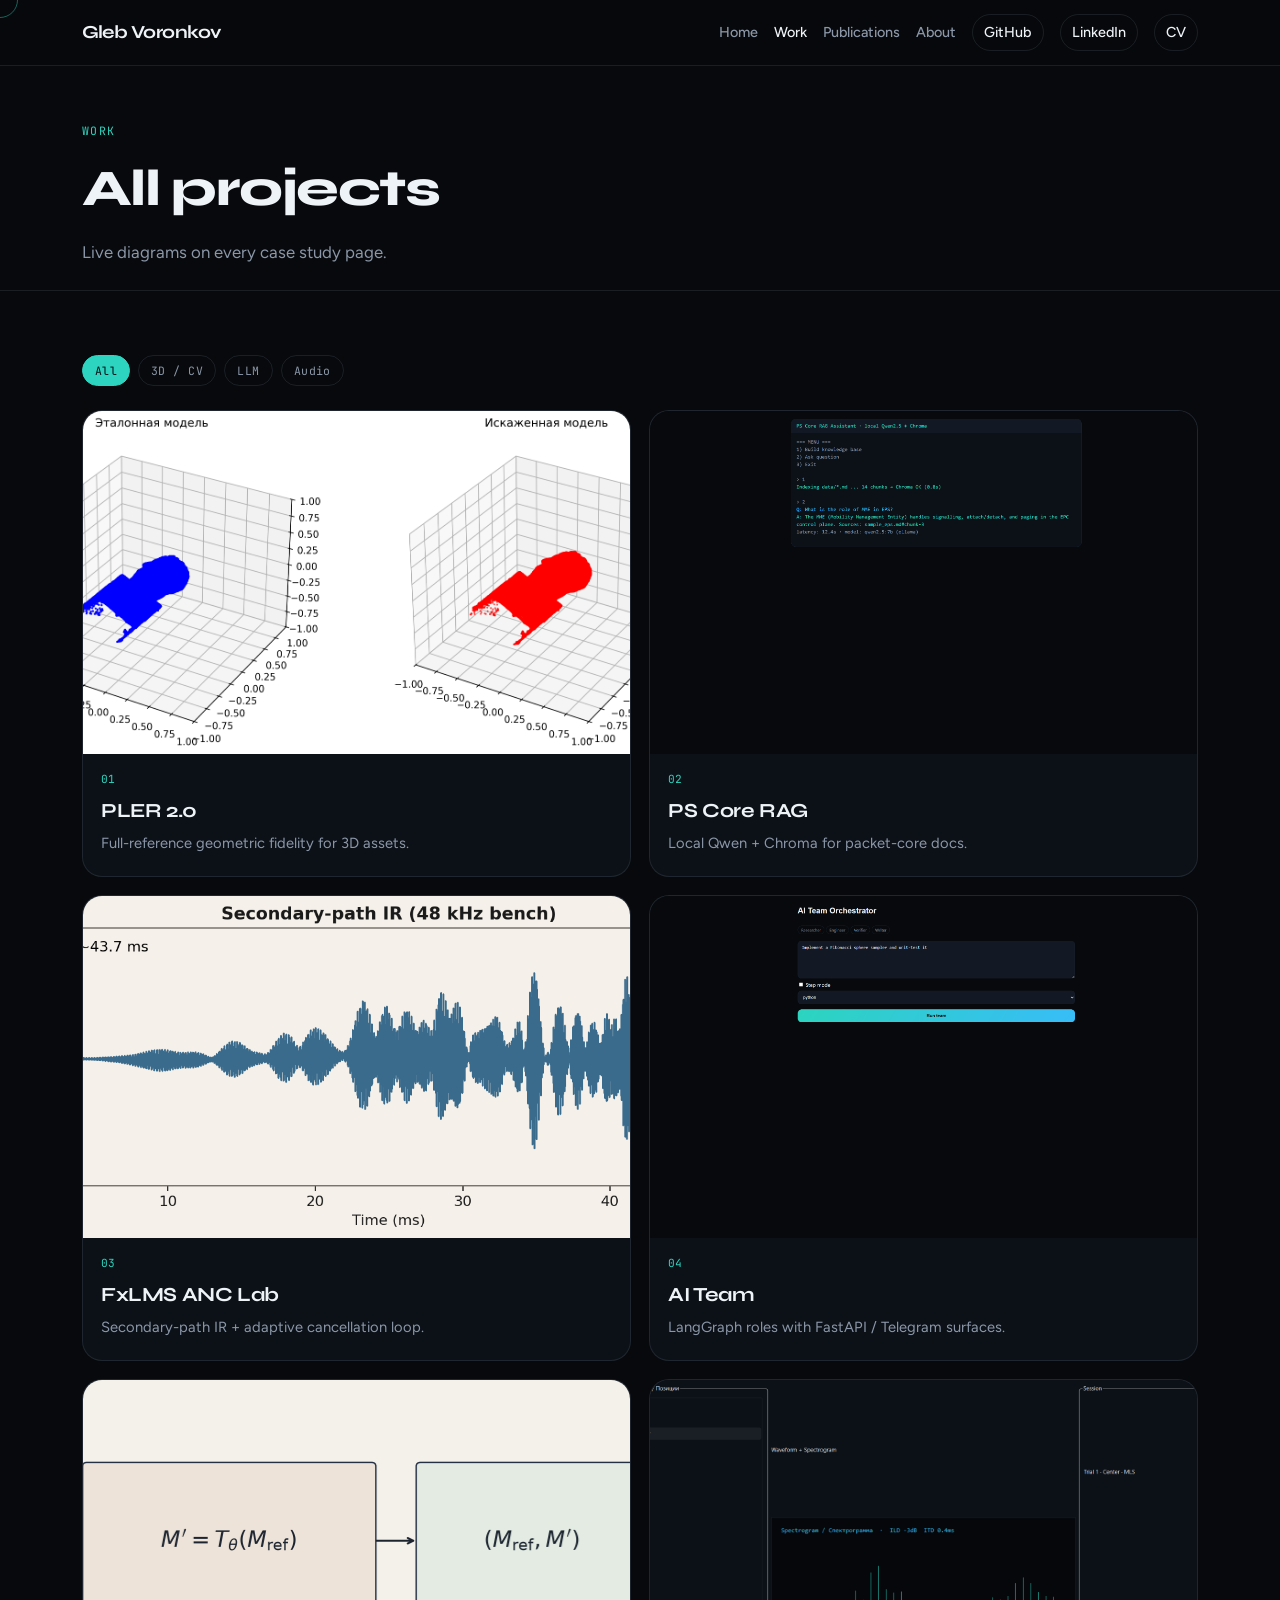
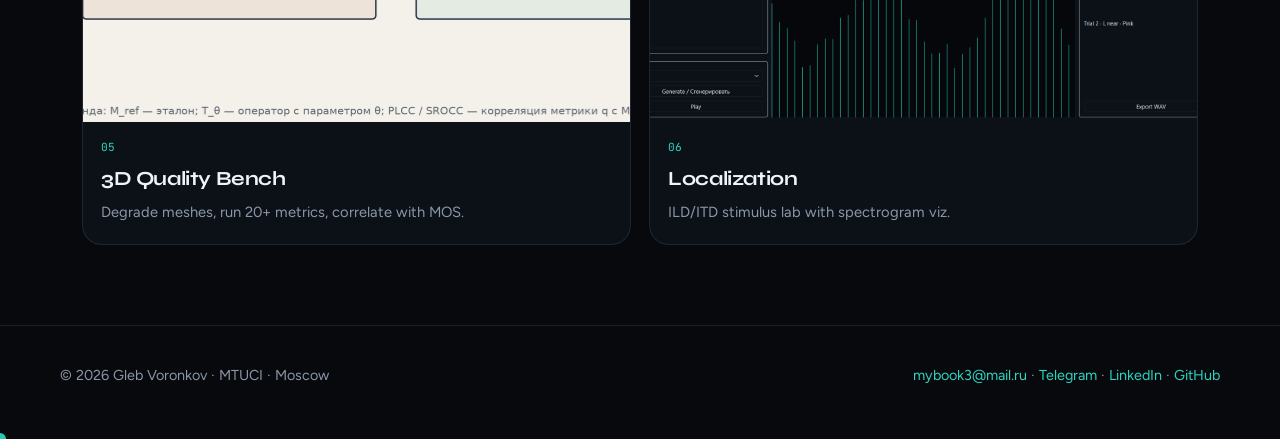
==== commit 3beb6596: "Polish portfolio: real captures, pipeline play, static metrics, pubs and chrome. Replace mock galler" ====
--- a/projects/index.html
+++ b/projects/index.html
@@ -4,10 +4,12 @@
   <meta charset="UTF-8" />
   <meta name="viewport" content="width=device-width, initial-scale=1" />
   <title>Work — Gleb Voronkov</title>
-  <meta name="description" content="Projects" />
+  <meta name="description" content="All interactive case studies" />
   <meta property="og:title" content="Work — Gleb Voronkov" />
-  <meta property="og:description" content="Projects" />
+  <meta property="og:description" content="All interactive case studies" />
   <meta property="og:image" content="https://glebvoronkov03.github.io/gleb-web-portfolio/assets/covers/hero-cover.png" />
+  <meta property="og:type" content="website" />
+  <link rel="icon" href="../favicon.svg" type="image/svg+xml" />
   <link rel="preconnect" href="https://fonts.googleapis.com" />
   <link rel="preconnect" href="https://fonts.gstatic.com" crossorigin />
   <link href="https://fonts.googleapis.com/css2?family=Figtree:wght@400;500;600;700&family=JetBrains+Mono:wght@400;500&family=Syne:wght@600;700;800&display=swap" rel="stylesheet" />
@@ -23,10 +25,11 @@
       <a href="../publications.html" data-nav="pubs">Publications</a>
       <a href="../about.html" data-nav="about">About</a>
       <a class="ext" href="https://github.com/GlebVoronkov03" target="_blank" rel="noopener">GitHub</a>
+      <a class="ext" href="https://www.linkedin.com/in/glebvoronkov/" target="_blank" rel="noopener">LinkedIn</a>
+      <a class="cv" href="../assets/Gleb_Voronkov_CV_AI_Telecom_EN.pdf" download>CV</a>
     </div>
   </nav>
 </header>
-
 <section class="page-hero"><div class="wrap">
   <p class="section-kicker">Work</p>
   <h1>All projects</h1>
@@ -42,32 +45,33 @@
   <div class="work-grid">
     <a class="work-card reveal" data-tags="3d" href="pler.html">
       <img src="../assets/gallery/pler/01-comparison.png" alt="PLER 2.0" />
-      <div class="body"><p class="num">01</p><h3>PLER 2.0</h3><p>Geometric fidelity metric</p></div>
+      <div class="body"><p class="num">01</p><h3>PLER 2.0</h3><p>Full-reference geometric fidelity for 3D assets.</p></div>
     </a>
     <a class="work-card reveal" data-tags="llm" href="rag.html">
       <img src="../assets/gallery/rag/01-ui.png" alt="PS Core RAG" />
-      <div class="body"><p class="num">02</p><h3>PS Core RAG</h3><p>Local docs assistant</p></div>
+      <div class="body"><p class="num">02</p><h3>PS Core RAG</h3><p>Local Qwen + Chroma for packet-core docs.</p></div>
+    </a>
+    <a class="work-card reveal" data-tags="audio" href="anc.html">
+      <img src="../assets/gallery/anc/01-ir.png" alt="FxLMS ANC Lab" />
+      <div class="body"><p class="num">03</p><h3>FxLMS ANC Lab</h3><p>Secondary-path IR + adaptive cancellation loop.</p></div>
     </a>
     <a class="work-card reveal" data-tags="llm" href="ai-team.html">
       <img src="../assets/gallery/ai-team/01-ui.png" alt="AI Team" />
-      <div class="body"><p class="num">03</p><h3>AI Team</h3><p>Multi-agent orchestrator</p></div>
+      <div class="body"><p class="num">04</p><h3>AI Team</h3><p>LangGraph roles with FastAPI / Telegram surfaces.</p></div>
     </a>
     <a class="work-card reveal" data-tags="3d" href="bench.html">
       <img src="../assets/gallery/bench/01-principle.png" alt="3D Quality Bench" />
-      <div class="body"><p class="num">04</p><h3>3D Quality Bench</h3><p>Multi-metric Streamlit</p></div>
-    </a>
-    <a class="work-card reveal" data-tags="audio" href="anc.html">
-      <img src="../assets/gallery/anc/01-ir.png" alt="FxLMS ANC Lab" />
-      <div class="body"><p class="num">05</p><h3>FxLMS ANC Lab</h3><p>ANC research prototype</p></div>
+      <div class="body"><p class="num">05</p><h3>3D Quality Bench</h3><p>Degrade meshes, run 20+ metrics, correlate with MOS.</p></div>
     </a>
     <a class="work-card reveal" data-tags="audio" href="acoustic.html">
-      <img src="../assets/gallery/acoustic/01-ui.png" alt="Acoustic Localization" />
-      <div class="body"><p class="num">06</p><h3>Acoustic Localization</h3><p>ILD/ITD tester</p></div>
-    </a></div>
+      <img src="../assets/gallery/acoustic/01-ui.png" alt="Localization" />
+      <div class="body"><p class="num">06</p><h3>Localization</h3><p>ILD/ITD stimulus lab with spectrogram viz.</p></div>
+    </a>
+  </div>
 </main>
 <footer class="site-footer"><div class="wrap">
   <div>© 2026 Gleb Voronkov · MTUCI · Moscow</div>
-  <div><a href="mailto:mybook3@mail.ru">mybook3@mail.ru</a> · <a href="https://t.me/Gleb_Voronkov">Telegram</a> · <a href="https://github.com/GlebVoronkov03">GitHub</a></div>
+  <div><a href="mailto:mybook3@mail.ru">mybook3@mail.ru</a> · <a href="https://t.me/Gleb_Voronkov">Telegram</a> · <a href="https://www.linkedin.com/in/glebvoronkov/" target="_blank" rel="noopener">LinkedIn</a> · <a href="https://github.com/GlebVoronkov03">GitHub</a></div>
 </div></footer>
 <script src="../app.js"></script>
 </body></html>
--- a/styles.css
+++ b/styles.css
@@ -370,3 +370,40 @@
 
 .diagram-shell.detailed { padding: 1.1rem 1rem 1rem; }
 .diagram-shell.detailed svg { min-height: 280px; }
+
+.pipeline-controls {
+  display: flex; align-items: center; gap: .75rem; flex-wrap: wrap;
+  margin: .75rem 0 .35rem;
+}
+.btn-play {
+  border: 0; border-radius: 999px; padding: .55rem 1rem; font-weight: 700;
+  background: linear-gradient(120deg, var(--teal), var(--sky)); color: #041016;
+}
+.pipeline-status { font-family: var(--mono); font-size: .75rem; color: var(--muted); }
+.node.flow-hot { filter: drop-shadow(0 0 10px rgba(45,212,191,.85)); }
+.flow-edge.flow-anim { animation: dash 4s linear infinite; stroke-opacity: 1; }
+
+.pub-filters { display: flex; flex-wrap: wrap; gap: .5rem; margin: 0 0 1.25rem; }
+.pub-filters button {
+  font-family: var(--mono); font-size: .72rem; letter-spacing: .04em;
+  padding: .4rem .7rem; border-radius: 999px; border: 1px solid var(--line);
+  background: transparent; color: var(--muted);
+}
+.pub-filters button.active, .pub-filters button:hover {
+  color: #041016; background: var(--teal); border-color: var(--teal);
+}
+.pub.hidden { display: none; }
+.pub { position: relative; }
+.pdf-preview {
+  display: none; position: absolute; right: 1rem; top: 1rem; width: 220px; height: 280px;
+  border: 1px solid var(--line); border-radius: 12px; overflow: hidden; background: #000; z-index: 5;
+}
+.pub:hover .pdf-preview { display: block; }
+.pdf-preview iframe { width: 100%; height: 100%; border: 0; }
+body.is-touch .pdf-preview, body.reduce-motion .pdf-preview { display: none !important; }
+body.reduce-motion .flow-edge, body.reduce-motion .hero-stage canvas { animation: none !important; }
+body.reduce-motion .cursor, body.reduce-motion .cursor-ring { display: none !important; }
+
+.nav-links .cv {
+  border: 1px solid var(--line); padding: .35rem .7rem; border-radius: 999px; color: var(--text);
+}
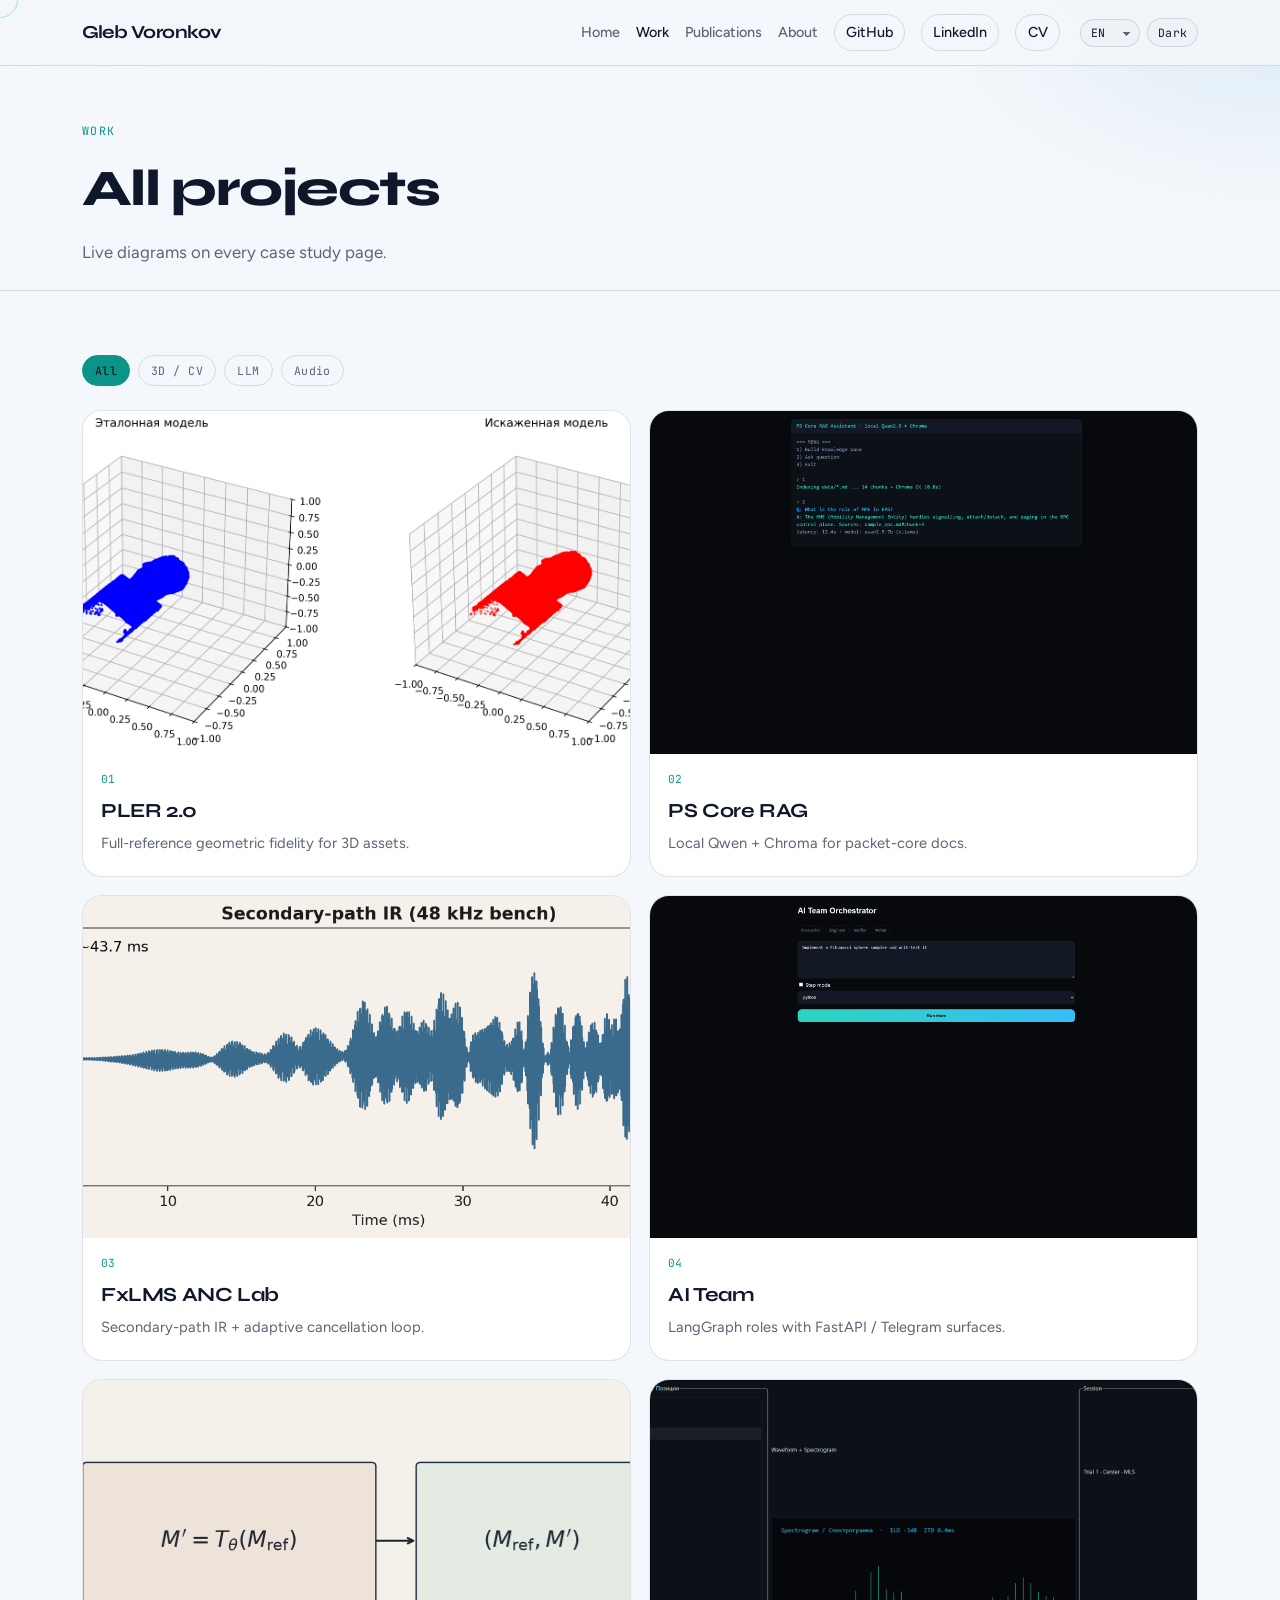
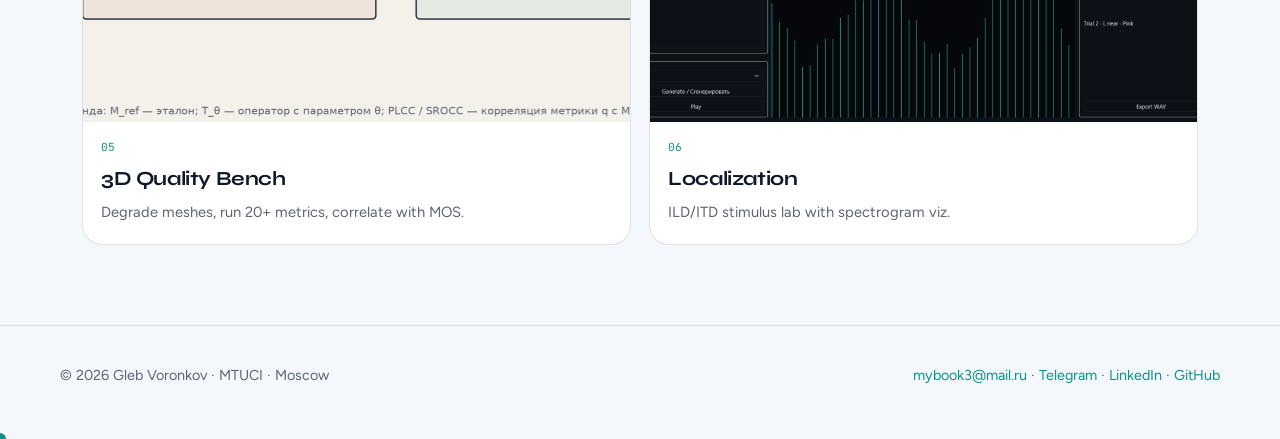
==== commit c54cabc8: "Add light/dark theme toggle and six-language UI. Persist theme and locale in localStorage; cover EN," ====
--- a/projects/index.html
+++ b/projects/index.html
@@ -14,33 +14,46 @@
   <link rel="preconnect" href="https://fonts.gstatic.com" crossorigin />
   <link href="https://fonts.googleapis.com/css2?family=Figtree:wght@400;500;600;700&family=JetBrains+Mono:wght@400;500&family=Syne:wght@600;700;800&display=swap" rel="stylesheet" />
   <link rel="stylesheet" href="../styles.css" />
+  <script>
+    (function () {
+      try {
+        var t = localStorage.getItem("gv-theme");
+        if (t !== "light" && t !== "dark") {
+          t = matchMedia("(prefers-color-scheme: light)").matches ? "light" : "dark";
+        }
+        document.documentElement.setAttribute("data-theme", t);
+        var l = localStorage.getItem("gv-lang") || "en";
+        document.documentElement.setAttribute("lang", l === "zh" ? "zh-CN" : l);
+      } catch (e) {}
+    })();
+  </script>
 </head>
 <body>
 <header class="site-header">
   <nav class="nav">
     <a class="nav-brand" href="../index.html">Gleb Voronkov</a>
     <div class="nav-links">
-      <a href="../index.html" data-nav="home">Home</a>
-      <a href="../projects/index.html" data-nav="work">Work</a>
-      <a href="../publications.html" data-nav="pubs">Publications</a>
-      <a href="../about.html" data-nav="about">About</a>
+      <a href="../index.html" data-nav="home" data-i18n="nav.home">Home</a>
+      <a href="../projects/index.html" data-nav="work" data-i18n="nav.work">Work</a>
+      <a href="../publications.html" data-nav="pubs" data-i18n="nav.pubs">Publications</a>
+      <a href="../about.html" data-nav="about" data-i18n="nav.about">About</a>
       <a class="ext" href="https://github.com/GlebVoronkov03" target="_blank" rel="noopener">GitHub</a>
       <a class="ext" href="https://www.linkedin.com/in/glebvoronkov/" target="_blank" rel="noopener">LinkedIn</a>
-      <a class="cv" href="../assets/Gleb_Voronkov_CV_AI_Telecom_EN.pdf" download>CV</a>
+      <a class="cv" href="../assets/Gleb_Voronkov_CV_AI_Telecom_EN.pdf" download data-i18n="nav.cv">CV</a>
     </div>
   </nav>
 </header>
 <section class="page-hero"><div class="wrap">
-  <p class="section-kicker">Work</p>
-  <h1>All projects</h1>
-  <p class="tagline">Live diagrams on every case study page.</p>
+  <p class="section-kicker" data-i18n="work.kicker">Work</p>
+  <h1 data-i18n="work.h1">All projects</h1>
+  <p class="tagline" data-i18n="work.tag">Live diagrams on every case study page.</p>
 </div></section>
 <main class="wrap">
   <div class="filters">
-    <button class="filter-btn active" data-filter="all" type="button">All</button>
-    <button class="filter-btn" data-filter="3d" type="button">3D / CV</button>
-    <button class="filter-btn" data-filter="llm" type="button">LLM</button>
-    <button class="filter-btn" data-filter="audio" type="button">Audio</button>
+    <button class="filter-btn active" data-filter="all" type="button" data-i18n="filter.all">All</button>
+    <button class="filter-btn" data-filter="3d" type="button" data-i18n="filter.3d">3D / CV</button>
+    <button class="filter-btn" data-filter="llm" type="button" data-i18n="filter.llm">LLM</button>
+    <button class="filter-btn" data-filter="audio" type="button" data-i18n="filter.audio">Audio</button>
   </div>
   <div class="work-grid">
     <a class="work-card reveal" data-tags="3d" href="pler.html">
@@ -73,5 +86,6 @@
   <div>© 2026 Gleb Voronkov · MTUCI · Moscow</div>
   <div><a href="mailto:mybook3@mail.ru">mybook3@mail.ru</a> · <a href="https://t.me/Gleb_Voronkov">Telegram</a> · <a href="https://www.linkedin.com/in/glebvoronkov/" target="_blank" rel="noopener">LinkedIn</a> · <a href="https://github.com/GlebVoronkov03">GitHub</a></div>
 </div></footer>
+<script src="../i18n.js"></script>
 <script src="../app.js"></script>
 </body></html>
--- a/styles.css
+++ b/styles.css
@@ -407,3 +407,63 @@
 .nav-links .cv {
   border: 1px solid var(--line); padding: .35rem .7rem; border-radius: 999px; color: var(--text);
 }
+
+html[data-theme="light"] {
+  --bg: #f4f7fb;
+  --surface: #ffffff;
+  --elev: #eef2f7;
+  --line: rgba(15, 23, 42, 0.12);
+  --text: #0f172a;
+  --muted: #5b6575;
+  --teal: #0d9488;
+  --sky: #0284c7;
+  --warn: #c2410c;
+}
+html[data-theme="light"] body {
+  background:
+    radial-gradient(900px 500px at 10% -10%, rgba(13,148,136,.12), transparent 55%),
+    radial-gradient(700px 420px at 100% 0%, rgba(2,132,199,.10), transparent 50%),
+    var(--bg);
+}
+html[data-theme="light"] .site-header { background: rgba(244,247,251,.82); }
+html[data-theme="light"] .hero-stage {
+  background: linear-gradient(160deg, #e8eef6, #f8fafc);
+  border-color: var(--line);
+}
+html[data-theme="light"] .cursor { mix-blend-mode: multiply; }
+html[data-theme="light"] .btn-primary { color: #fff; }
+html[data-theme="light"] .diagram-shell,
+html[data-theme="light"] .demo-video,
+html[data-theme="light"] .pub,
+html[data-theme="light"] .work-card,
+html[data-theme="light"] .cover-band { background: var(--surface); }
+html[data-theme="dark"] body {
+  background:
+    radial-gradient(900px 500px at 8% -8%, rgba(45,212,191,.08), transparent 55%),
+    radial-gradient(700px 420px at 100% 0%, rgba(56,189,248,.07), transparent 50%),
+    var(--bg);
+}
+.chrome-controls {
+  display: flex; align-items: center; gap: .45rem; margin-left: .25rem;
+}
+.theme-toggle, .lang-wrap select {
+  font-family: var(--mono); font-size: .72rem; letter-spacing: .02em;
+  border: 1px solid var(--line); border-radius: 999px;
+  background: var(--elev); color: var(--text);
+  padding: .35rem .65rem; cursor: pointer;
+}
+.lang-wrap select {
+  padding-right: 1.4rem; appearance: none;
+  background-image: linear-gradient(45deg, transparent 50%, var(--muted) 50%),
+    linear-gradient(135deg, var(--muted) 50%, transparent 50%);
+  background-position: calc(100% - 12px) 55%, calc(100% - 8px) 55%;
+  background-size: 4px 4px, 4px 4px; background-repeat: no-repeat;
+}
+.theme-toggle:hover, .lang-wrap select:hover { border-color: var(--teal); }
+.sr-only {
+  position: absolute; width: 1px; height: 1px; padding: 0; margin: -1px;
+  overflow: hidden; clip: rect(0,0,0,0); border: 0;
+}
+@media (max-width: 720px) {
+  .chrome-controls { width: 100%; justify-content: flex-end; }
+}
